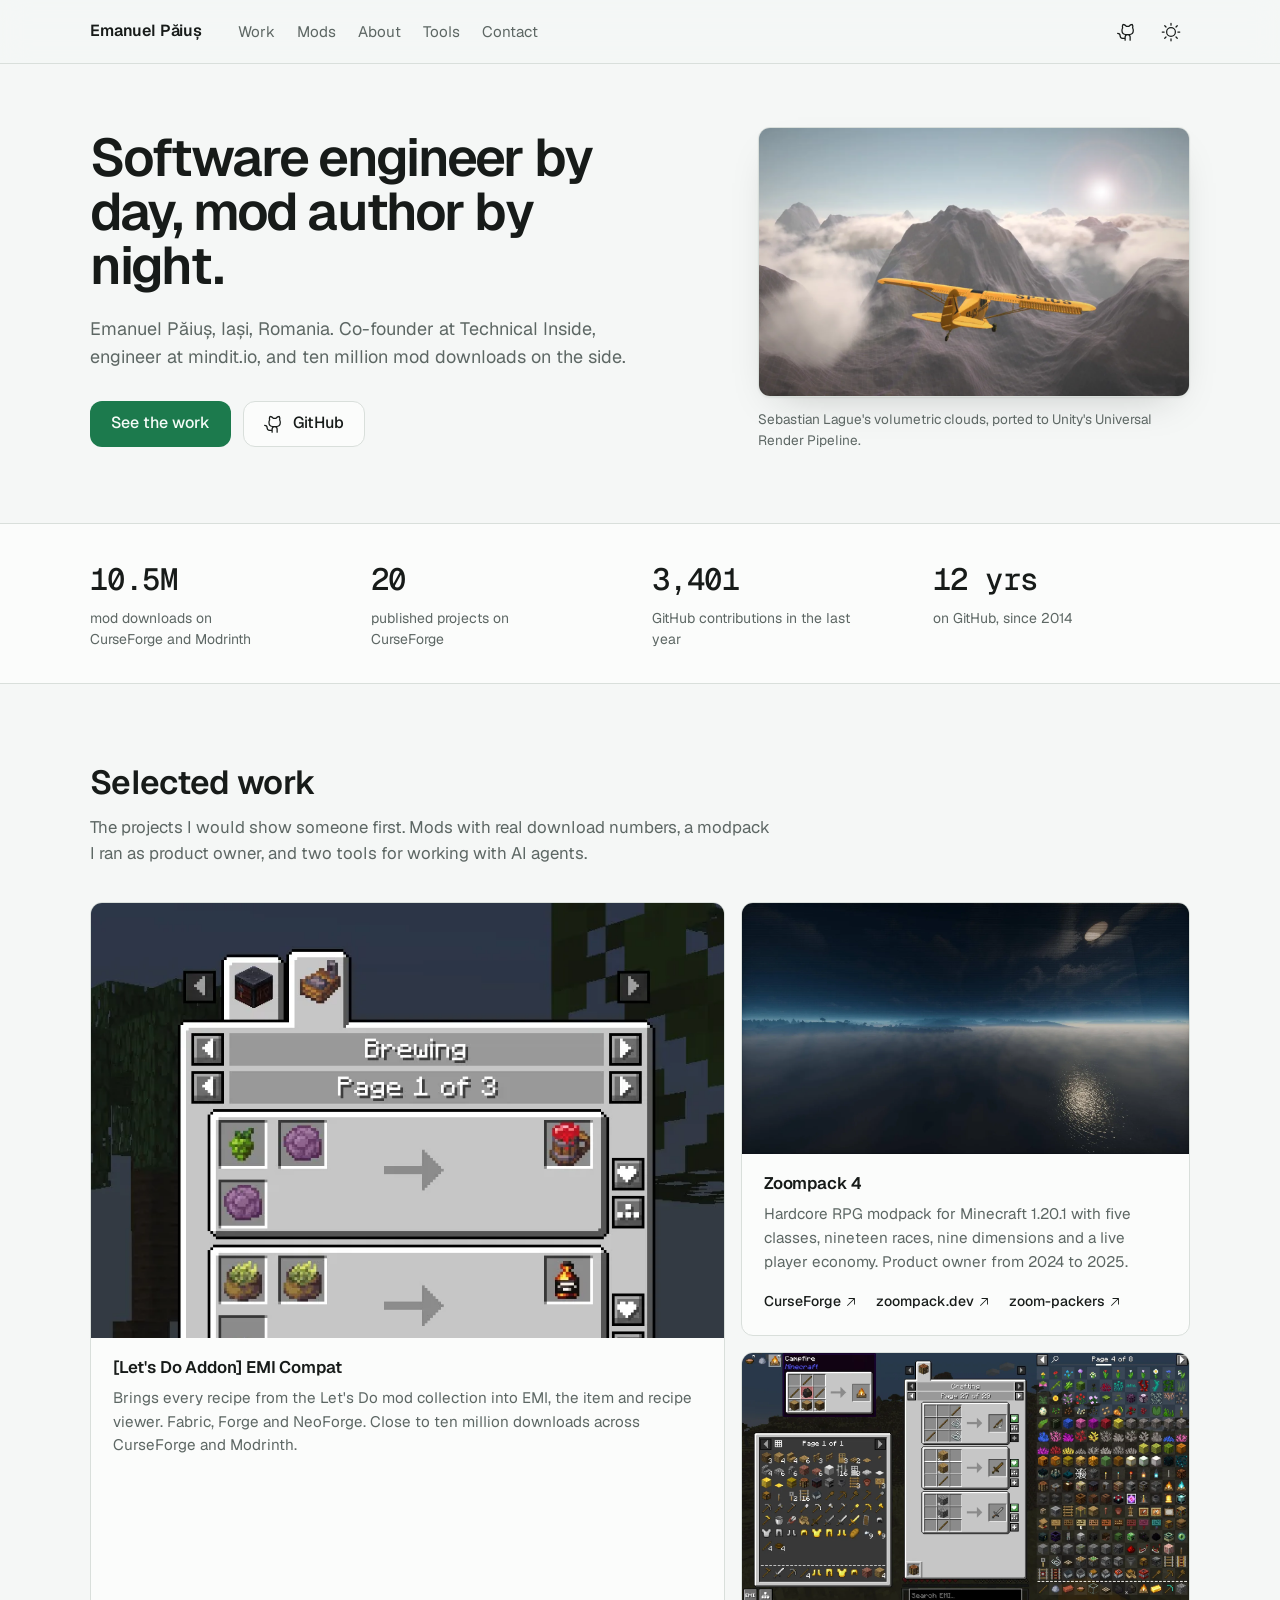
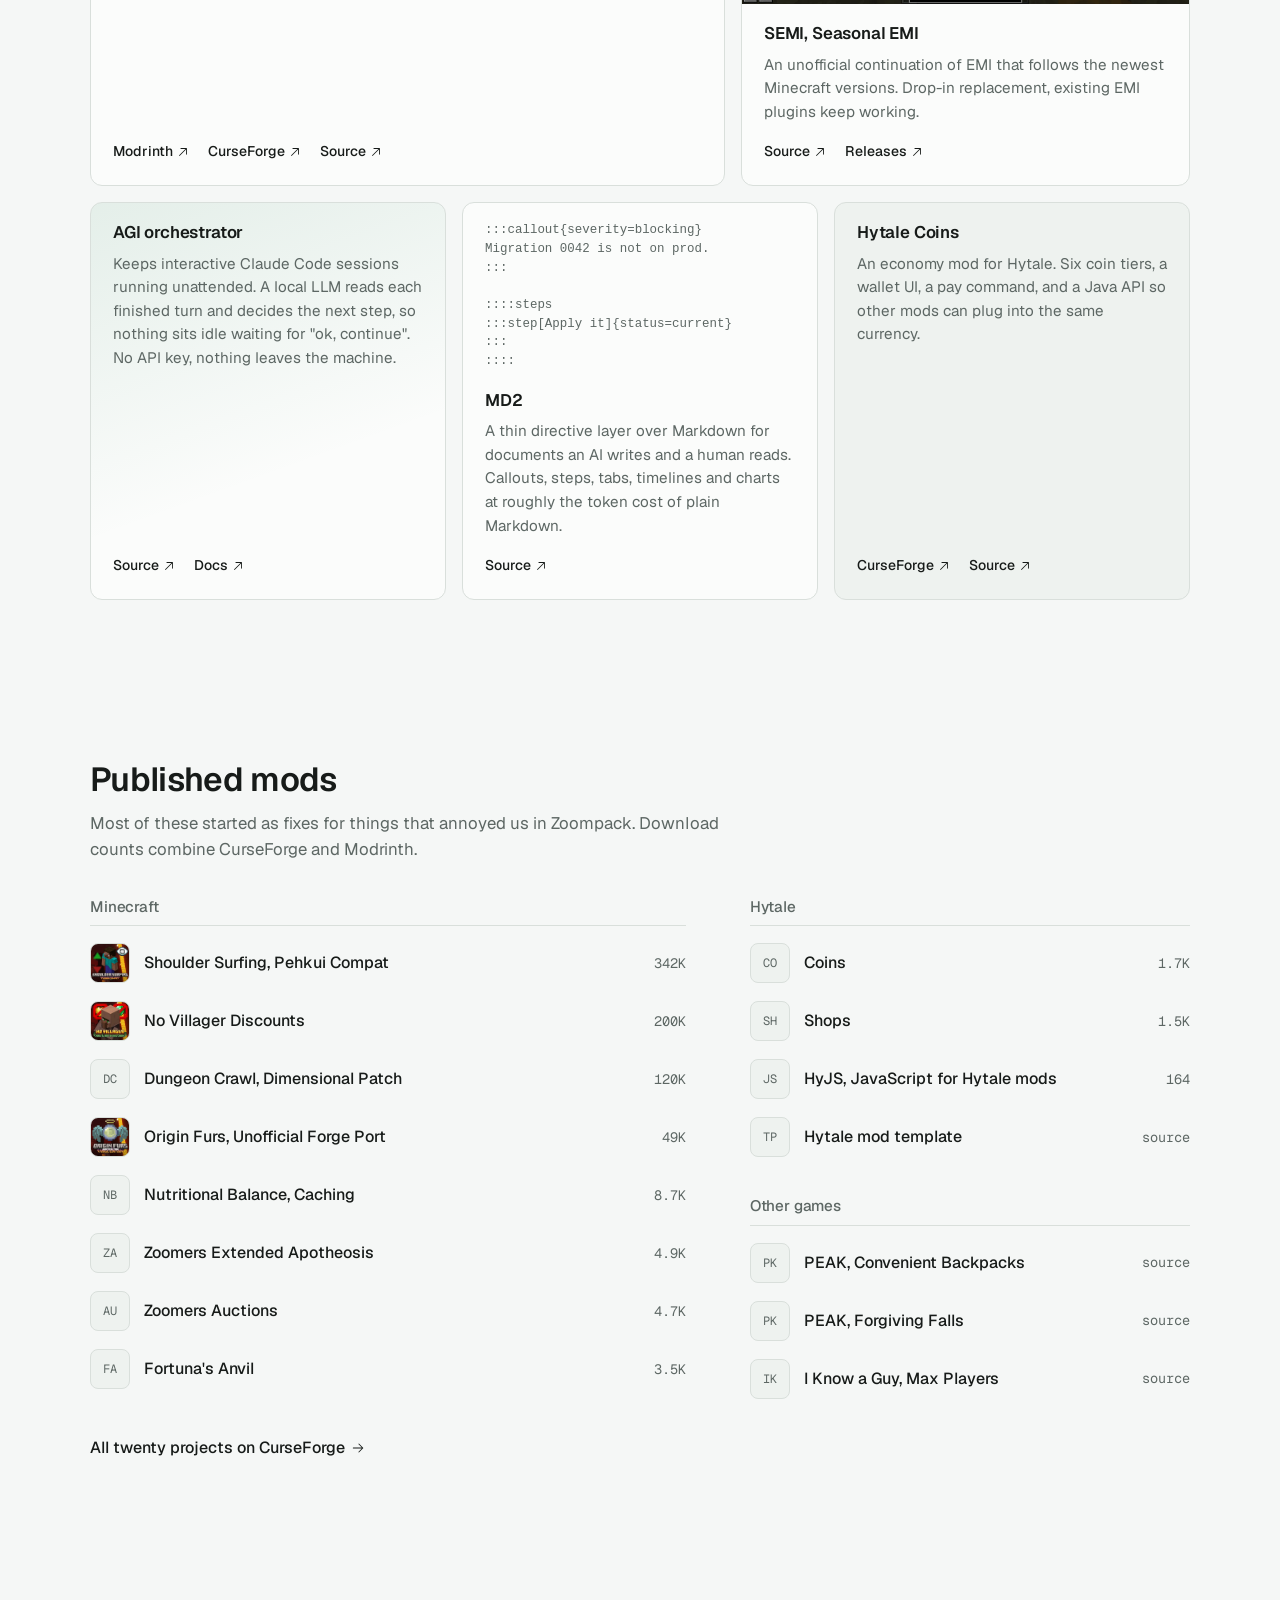
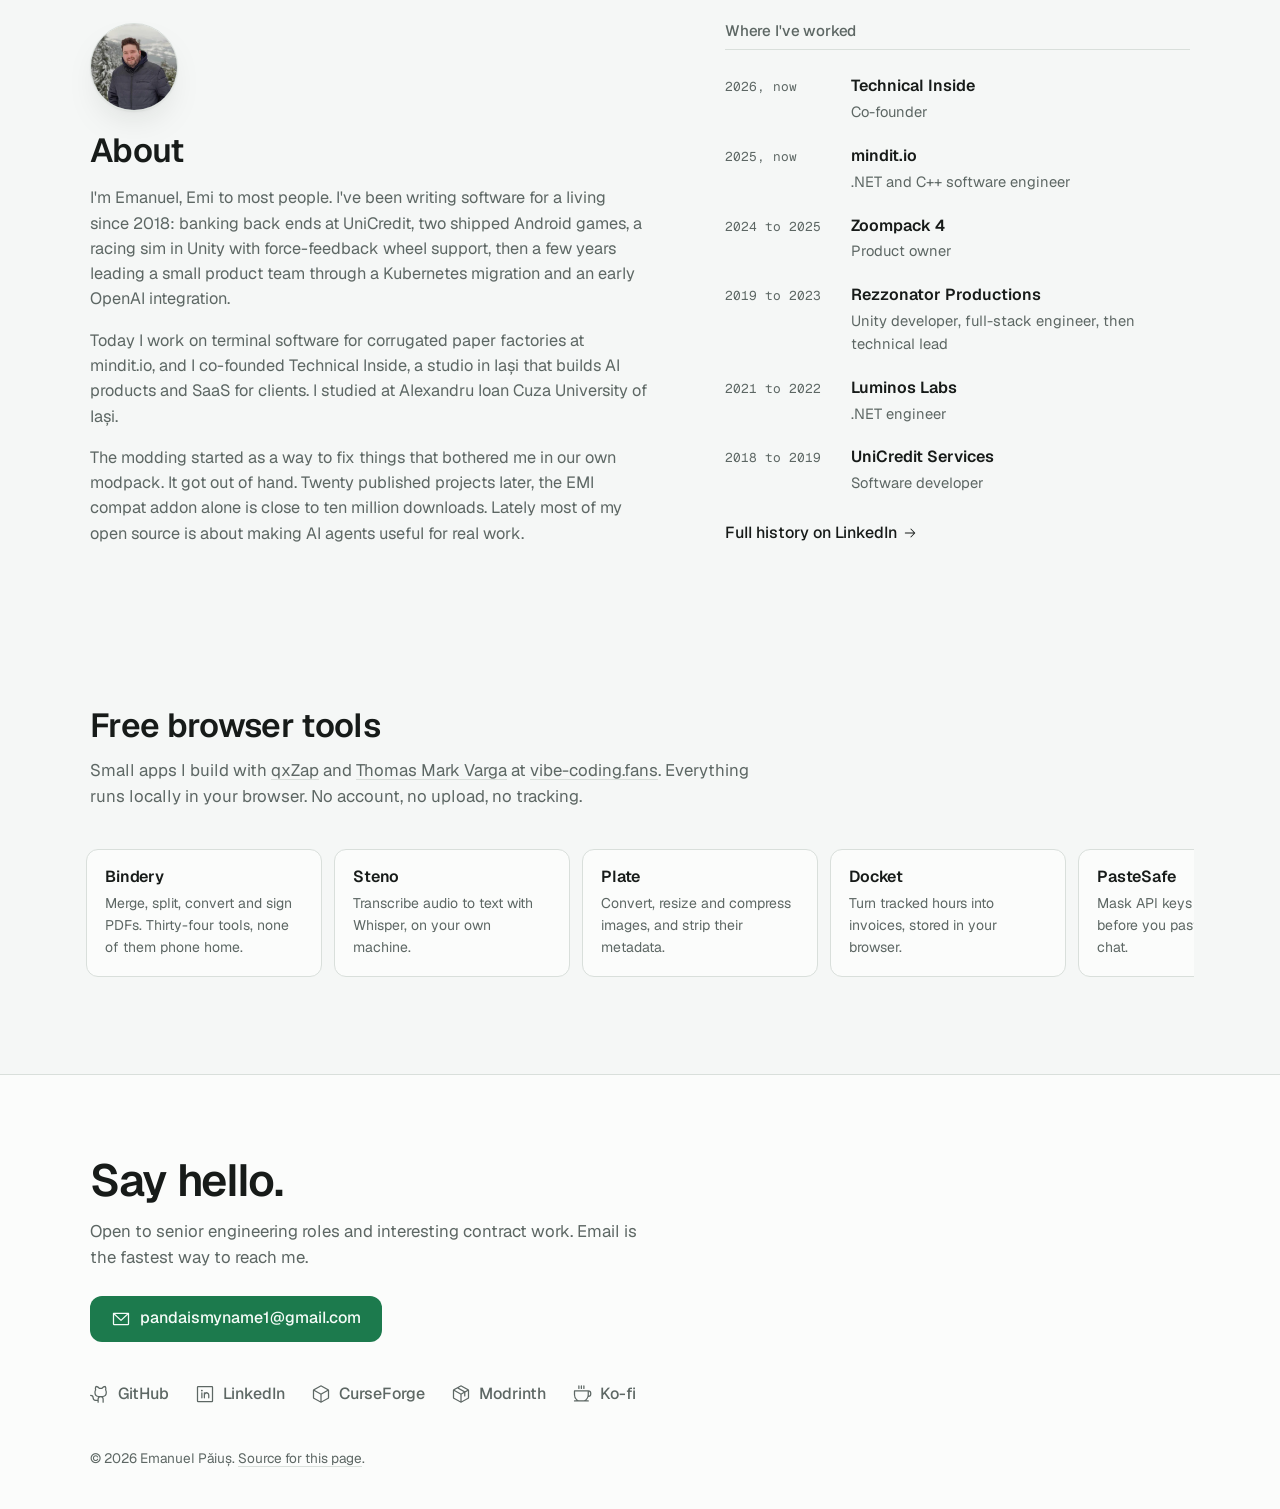
==== index.html @ 0ce1be1a "Personal site: first version Plain HTML and CSS with self-hosted Geist fonts and a Phosphor icon spr" ====
<!doctype html>
<html lang="en">
<head>
<meta charset="utf-8">
<meta name="viewport" content="width=device-width, initial-scale=1">
<title>Emanuel Păiuș</title>
<meta name="description" content="Emanuel Păiuș, software engineer in Iași, Romania. Co-founder of Technical Inside, .NET and C++ engineer at mindit.io, and the author of Minecraft mods with more than ten million downloads.">
<link rel="canonical" href="https://pandaismyname1.github.io/">
<meta name="color-scheme" content="light dark">
<meta name="theme-color" media="(prefers-color-scheme: light)" content="#f5f7f6">
<meta name="theme-color" media="(prefers-color-scheme: dark)" content="#0f1211">
<meta property="og:type" content="profile">
<meta property="og:title" content="Emanuel Păiuș">
<meta property="og:description" content="Software engineer in Iași. Co-founder of Technical Inside, engineer at mindit.io, and the author of Minecraft mods with more than ten million downloads.">
<meta property="og:url" content="https://pandaismyname1.github.io/">
<meta property="og:image" content="https://pandaismyname1.github.io/assets/img/og.jpg">
<meta name="twitter:card" content="summary_large_image">
<link rel="icon" type="image/png" sizes="32x32" href="favicon-32.png">
<link rel="apple-touch-icon" href="apple-touch-icon.png">
<link rel="preload" href="assets/fonts/Geist-Variable.woff2" as="font" type="font/woff2" crossorigin>
<link rel="stylesheet" href="assets/styles.css">
<script>
  // Apply the saved theme before first paint so the page does not flash.
  (function () {
    document.documentElement.classList.add("js");
    try {
      var t = localStorage.getItem("theme");
      if (t === "light" || t === "dark") document.documentElement.setAttribute("data-theme", t);
    } catch (e) {}
  })();
</script>
<script type="application/ld+json">
{
  "@context": "https://schema.org",
  "@type": "Person",
  "name": "Emanuel-Andrei Păiuș",
  "alternateName": "Pandaismyname1",
  "url": "https://pandaismyname1.github.io/",
  "image": "https://pandaismyname1.github.io/assets/img/avatar.webp",
  "jobTitle": "Software Engineer",
  "worksFor": [
    { "@type": "Organization", "name": "Technical Inside", "url": "https://technicalinside.com" },
    { "@type": "Organization", "name": "mindit.io", "url": "https://mindit.io" }
  ],
  "alumniOf": { "@type": "CollegeOrUniversity", "name": "Alexandru Ioan Cuza University of Iași" },
  "address": { "@type": "PostalAddress", "addressLocality": "Iași", "addressCountry": "RO" },
  "email": "mailto:pandaismyname1@gmail.com",
  "sameAs": [
    "https://github.com/Pandaismyname1",
    "https://www.linkedin.com/in/emanuel-andrei-paius/",
    "https://www.curseforge.com/members/pandaismyname1/projects",
    "https://modrinth.com/user/Pandaismyname1",
    "https://ko-fi.com/pandaismyname1"
  ]
}
</script>
</head>
<body>
<!-- Phosphor Icons (MIT), https://phosphoricons.com -->
<svg xmlns="http://www.w3.org/2000/svg" style="display:none" aria-hidden="true">
  <symbol id="i-arrow-right" viewBox="0 0 256 256"><path d="M221.66,133.66l-72,72a8,8,0,0,1-11.32-11.32L196.69,136H40a8,8,0,0,1,0-16H196.69L138.34,61.66a8,8,0,0,1,11.32-11.32l72,72A8,8,0,0,1,221.66,133.66Z"/></symbol>
  <symbol id="i-arrow-up-right" viewBox="0 0 256 256"><path d="M200,64V168a8,8,0,0,1-16,0V83.31L69.66,197.66a8,8,0,0,1-11.32-11.32L172.69,72H88a8,8,0,0,1,0-16H192A8,8,0,0,1,200,64Z"/></symbol>
  <symbol id="i-coffee" viewBox="0 0 256 256"><path d="M80,56V24a8,8,0,0,1,16,0V56a8,8,0,0,1-16,0Zm40,8a8,8,0,0,0,8-8V24a8,8,0,0,0-16,0V56A8,8,0,0,0,120,64Zm32,0a8,8,0,0,0,8-8V24a8,8,0,0,0-16,0V56A8,8,0,0,0,152,64Zm96,56v8a40,40,0,0,1-37.51,39.91,96.59,96.59,0,0,1-27,40.09H208a8,8,0,0,1,0,16H32a8,8,0,0,1,0-16H56.54A96.3,96.3,0,0,1,24,136V88a8,8,0,0,1,8-8H208A40,40,0,0,1,248,120ZM200,96H40v40a80.27,80.27,0,0,0,45.12,72h69.76A80.27,80.27,0,0,0,200,136Zm32,24a24,24,0,0,0-16-22.62V136a95.78,95.78,0,0,1-1.2,15A24,24,0,0,0,232,128Z"/></symbol>
  <symbol id="i-cube" viewBox="0 0 256 256"><path d="M223.68,66.15,135.68,18h0a15.88,15.88,0,0,0-15.36,0l-88,48.17a16,16,0,0,0-8.32,14v95.64a16,16,0,0,0,8.32,14l88,48.17a15.88,15.88,0,0,0,15.36,0l88-48.17a16,16,0,0,0,8.32-14V80.18A16,16,0,0,0,223.68,66.15ZM128,32h0l80.34,44L128,120,47.66,76ZM40,90l80,43.78v85.79L40,175.82Zm96,129.57V133.82L216,90v85.78Z"/></symbol>
  <symbol id="i-envelope-simple" viewBox="0 0 256 256"><path d="M224,48H32a8,8,0,0,0-8,8V192a16,16,0,0,0,16,16H216a16,16,0,0,0,16-16V56A8,8,0,0,0,224,48ZM203.43,64,128,133.15,52.57,64ZM216,192H40V74.19l82.59,75.71a8,8,0,0,0,10.82,0L216,74.19V192Z"/></symbol>
  <symbol id="i-github-logo" viewBox="0 0 256 256"><path d="M208.31,75.68A59.78,59.78,0,0,0,202.93,28,8,8,0,0,0,196,24a59.75,59.75,0,0,0-48,24H124A59.75,59.75,0,0,0,76,24a8,8,0,0,0-6.93,4,59.78,59.78,0,0,0-5.38,47.68A58.14,58.14,0,0,0,56,104v8a56.06,56.06,0,0,0,48.44,55.47A39.8,39.8,0,0,0,96,192v8H72a24,24,0,0,1-24-24A40,40,0,0,0,8,136a8,8,0,0,0,0,16,24,24,0,0,1,24,24,40,40,0,0,0,40,40H96v16a8,8,0,0,0,16,0V192a24,24,0,0,1,48,0v40a8,8,0,0,0,16,0V192a39.8,39.8,0,0,0-8.44-24.53A56.06,56.06,0,0,0,216,112v-8A58.14,58.14,0,0,0,208.31,75.68ZM200,112a40,40,0,0,1-40,40H112a40,40,0,0,1-40-40v-8a41.74,41.74,0,0,1,6.9-22.48A8,8,0,0,0,80,73.83a43.81,43.81,0,0,1,.79-33.58,43.88,43.88,0,0,1,32.32,20.06A8,8,0,0,0,119.82,64h32.35a8,8,0,0,0,6.74-3.69,43.87,43.87,0,0,1,32.32-20.06A43.81,43.81,0,0,1,192,73.83a8.09,8.09,0,0,0,1,7.65A41.72,41.72,0,0,1,200,104Z"/></symbol>
  <symbol id="i-linkedin-logo" viewBox="0 0 256 256"><path d="M216,24H40A16,16,0,0,0,24,40V216a16,16,0,0,0,16,16H216a16,16,0,0,0,16-16V40A16,16,0,0,0,216,24Zm0,192H40V40H216V216ZM96,112v64a8,8,0,0,1-16,0V112a8,8,0,0,1,16,0Zm88,28v36a8,8,0,0,1-16,0V140a20,20,0,0,0-40,0v36a8,8,0,0,1-16,0V112a8,8,0,0,1,15.79-1.78A36,36,0,0,1,184,140ZM100,84A12,12,0,1,1,88,72,12,12,0,0,1,100,84Z"/></symbol>
  <symbol id="i-moon" viewBox="0 0 256 256"><path d="M233.54,142.23a8,8,0,0,0-8-2,88.08,88.08,0,0,1-109.8-109.8,8,8,0,0,0-10-10,104.84,104.84,0,0,0-52.91,37A104,104,0,0,0,136,224a103.09,103.09,0,0,0,62.52-20.88,104.84,104.84,0,0,0,37-52.91A8,8,0,0,0,233.54,142.23ZM188.9,190.34A88,88,0,0,1,65.66,67.11a89,89,0,0,1,31.4-26A106,106,0,0,0,96,56,104.11,104.11,0,0,0,200,160a106,106,0,0,0,14.92-1.06A89,89,0,0,1,188.9,190.34Z"/></symbol>
  <symbol id="i-package" viewBox="0 0 256 256"><path d="M223.68,66.15,135.68,18a15.88,15.88,0,0,0-15.36,0l-88,48.17a16,16,0,0,0-8.32,14v95.64a16,16,0,0,0,8.32,14l88,48.17a15.88,15.88,0,0,0,15.36,0l88-48.17a16,16,0,0,0,8.32-14V80.18A16,16,0,0,0,223.68,66.15ZM128,32l80.34,44-29.77,16.3-80.35-44ZM128,120,47.66,76l33.9-18.56,80.34,44ZM40,90l80,43.78v85.79L40,175.82Zm176,85.78h0l-80,43.79V133.82l32-17.51V152a8,8,0,0,0,16,0V107.55L216,90v85.77Z"/></symbol>
  <symbol id="i-sun" viewBox="0 0 256 256"><path d="M120,40V16a8,8,0,0,1,16,0V40a8,8,0,0,1-16,0Zm72,88a64,64,0,1,1-64-64A64.07,64.07,0,0,1,192,128Zm-16,0a48,48,0,1,0-48,48A48.05,48.05,0,0,0,176,128ZM58.34,69.66A8,8,0,0,0,69.66,58.34l-16-16A8,8,0,0,0,42.34,53.66Zm0,116.68-16,16a8,8,0,0,0,11.32,11.32l16-16a8,8,0,0,0-11.32-11.32ZM192,72a8,8,0,0,0,5.66-2.34l16-16a8,8,0,0,0-11.32-11.32l-16,16A8,8,0,0,0,192,72Zm5.66,114.34a8,8,0,0,0-11.32,11.32l16,16a8,8,0,0,0,11.32-11.32ZM48,128a8,8,0,0,0-8-8H16a8,8,0,0,0,0,16H40A8,8,0,0,0,48,128Zm80,80a8,8,0,0,0-8,8v24a8,8,0,0,0,16,0V216A8,8,0,0,0,128,208Zm112-88H216a8,8,0,0,0,0,16h24a8,8,0,0,0,0-16Z"/></symbol>
</svg>

<a class="skip" href="#main">Skip to content</a>

<header class="nav">
  <div class="wrap nav-row">
    <a class="brand" href="#top">Emanuel Păiuș</a>
    <nav class="nav-links" aria-label="Sections">
      <a href="#work">Work</a>
      <a href="#mods">Mods</a>
      <a href="#about">About</a>
      <a href="#tools">Tools</a>
      <a href="#contact">Contact</a>
    </nav>
    <div class="nav-actions">
      <a class="icon-btn" href="https://github.com/Pandaismyname1" aria-label="GitHub profile">
        <svg class="ic" aria-hidden="true"><use href="#i-github-logo"/></svg>
      </a>
      <button class="icon-btn" id="theme-toggle" type="button" aria-label="Switch to dark theme">
        <svg class="ic ic-sun" aria-hidden="true"><use href="#i-sun"/></svg>
        <svg class="ic ic-moon" aria-hidden="true"><use href="#i-moon"/></svg>
      </button>
    </div>
  </div>
</header>

<main id="main">

<section class="hero wrap" id="top">
  <div class="hero-copy">
    <h1>Software engineer by day, mod author by night.</h1>
    <p class="lede">Emanuel Păiuș, Iași, Romania. Co-founder at Technical Inside, engineer at mindit.io, and ten million mod downloads on the side.</p>
    <div class="cta-row">
      <a class="btn btn-primary" href="#work">See the work</a>
      <a class="btn btn-ghost" href="https://github.com/Pandaismyname1">
        <svg class="ic" aria-hidden="true"><use href="#i-github-logo"/></svg>
        GitHub
      </a>
    </div>
  </div>
  <figure class="hero-figure">
    <img src="assets/img/urp-clouds.webp" width="1400" height="788" alt="Volumetric clouds rendered over a flat landscape in Unity" fetchpriority="high">
    <figcaption>Sebastian Lague's volumetric clouds, ported to Unity's Universal Render Pipeline.</figcaption>
  </figure>
</section>

<section class="numbers-band">
  <div class="wrap numbers">
    <div class="num"><span class="n">10.5M</span><span class="l">mod downloads on CurseForge and Modrinth</span></div>
    <div class="num"><span class="n">20</span><span class="l">published projects on CurseForge</span></div>
    <div class="num"><span class="n">3,401</span><span class="l">GitHub contributions in the last year</span></div>
    <div class="num"><span class="n">12 yrs</span><span class="l">on GitHub, since 2014</span></div>
  </div>
</section>

<section class="section wrap" id="work" data-reveal>
  <div class="section-head">
    <h2>Selected work</h2>
    <p class="sub">The projects I would show someone first. Mods with real download numbers, a modpack I ran as product owner, and two tools for working with AI agents.</p>
  </div>

  <div class="bento">
    <article class="cell cell-a cell-img">
      <img src="assets/img/letsdo-emi-compat.webp" width="700" height="957" alt="EMI recipe viewer showing a Let's Do Bakery recipe" loading="lazy">
      <div class="cell-body">
        <h3><a href="https://modrinth.com/mod/lets-do-emi-compat">[Let's Do Addon] EMI Compat</a></h3>
        <p>Brings every recipe from the Let's Do mod collection into EMI, the item and recipe viewer. Fabric, Forge and NeoForge. Close to ten million downloads across CurseForge and Modrinth.</p>
        <div class="links">
          <a href="https://modrinth.com/mod/lets-do-emi-compat">Modrinth<svg class="ic ic-s" aria-hidden="true"><use href="#i-arrow-up-right"/></svg></a>
          <a href="https://www.curseforge.com/minecraft/mc-mods/lets-do-emi-compat">CurseForge<svg class="ic ic-s" aria-hidden="true"><use href="#i-arrow-up-right"/></svg></a>
          <a href="https://github.com/Pandaismyname1/Let-s-Do-EMI-Compat">Source<svg class="ic ic-s" aria-hidden="true"><use href="#i-arrow-up-right"/></svg></a>
        </div>
      </div>
    </article>

    <article class="cell cell-b cell-img">
      <img src="assets/img/zoompack-dimensions.webp" width="1600" height="900" alt="A Zoompack 4 landscape with towering trees and a distant fortress" loading="lazy">
      <div class="cell-body">
        <h3><a href="https://www.curseforge.com/minecraft/modpacks/zoompack-4">Zoompack 4</a></h3>
        <p>Hardcore RPG modpack for Minecraft 1.20.1 with five classes, nineteen races, nine dimensions and a live player economy. Product owner from 2024 to 2025.</p>
        <div class="links">
          <a href="https://www.curseforge.com/minecraft/modpacks/zoompack-4">CurseForge<svg class="ic ic-s" aria-hidden="true"><use href="#i-arrow-up-right"/></svg></a>
          <a href="https://www.zoompack.dev">zoompack.dev<svg class="ic ic-s" aria-hidden="true"><use href="#i-arrow-up-right"/></svg></a>
          <a href="https://github.com/zoom-packers">zoom-packers<svg class="ic ic-s" aria-hidden="true"><use href="#i-arrow-up-right"/></svg></a>
        </div>
      </div>
    </article>

    <article class="cell cell-c cell-img">
      <img src="assets/img/semi-emi.webp" width="1600" height="900" alt="The EMI recipe viewer interface inside a Minecraft inventory" loading="lazy">
      <div class="cell-body">
        <h3><a href="https://github.com/Pandaismyname1/SEMI">SEMI, Seasonal EMI</a></h3>
        <p>An unofficial continuation of EMI that follows the newest Minecraft versions. Drop-in replacement, existing EMI plugins keep working.</p>
        <div class="links">
          <a href="https://github.com/Pandaismyname1/SEMI">Source<svg class="ic ic-s" aria-hidden="true"><use href="#i-arrow-up-right"/></svg></a>
          <a href="https://github.com/Pandaismyname1/SEMI/releases">Releases<svg class="ic ic-s" aria-hidden="true"><use href="#i-arrow-up-right"/></svg></a>
        </div>
      </div>
    </article>

    <article class="cell cell-d cell-tint">
      <div class="cell-body">
        <h3><a href="https://github.com/Pandaismyname1/agi-orchestrator">AGI orchestrator</a></h3>
        <p>Keeps interactive Claude Code sessions running unattended. A local LLM reads each finished turn and decides the next step, so nothing sits idle waiting for "ok, continue". No API key, nothing leaves the machine.</p>
        <div class="links">
          <a href="https://github.com/Pandaismyname1/agi-orchestrator">Source<svg class="ic ic-s" aria-hidden="true"><use href="#i-arrow-up-right"/></svg></a>
          <a href="https://pandaismyname1.github.io/agi-orchestrator/">Docs<svg class="ic ic-s" aria-hidden="true"><use href="#i-arrow-up-right"/></svg></a>
        </div>
      </div>
    </article>

    <article class="cell cell-e cell-code">
      <pre aria-hidden="true"><code>:::callout{severity=blocking}
Migration 0042 is not on prod.
:::

::::steps
:::step[Apply it]{status=current}
:::
::::</code></pre>
      <div class="cell-body">
        <h3><a href="https://github.com/Pandaismyname1/markus-md2">MD2</a></h3>
        <p>A thin directive layer over Markdown for documents an AI writes and a human reads. Callouts, steps, tabs, timelines and charts at roughly the token cost of plain Markdown.</p>
        <div class="links">
          <a href="https://github.com/Pandaismyname1/markus-md2">Source<svg class="ic ic-s" aria-hidden="true"><use href="#i-arrow-up-right"/></svg></a>
        </div>
      </div>
    </article>

    <article class="cell cell-f cell-tint-2">
      <div class="cell-body">
        <h3><a href="https://github.com/Pandaismyname1/Hytale-Coins">Hytale Coins</a></h3>
        <p>An economy mod for Hytale. Six coin tiers, a wallet UI, a pay command, and a Java API so other mods can plug into the same currency.</p>
        <div class="links">
          <a href="https://www.curseforge.com/hytale/mods/coins">CurseForge<svg class="ic ic-s" aria-hidden="true"><use href="#i-arrow-up-right"/></svg></a>
          <a href="https://github.com/Pandaismyname1/Hytale-Coins">Source<svg class="ic ic-s" aria-hidden="true"><use href="#i-arrow-up-right"/></svg></a>
        </div>
      </div>
    </article>
  </div>
</section>

<section class="section wrap" id="mods" data-reveal>
  <div class="section-head">
    <h2>Published mods</h2>
    <p class="sub">Most of these started as fixes for things that annoyed us in Zoompack. Download counts combine CurseForge and Modrinth.</p>
  </div>

  <div class="mods">
    <div class="mod-group">
      <h3>Minecraft</h3>
      <a class="mod" href="https://www.curseforge.com/minecraft/mc-mods/shoulder-surfing-pehkui-compat">
        <img src="assets/img/icon-shoulder-surfing.webp" width="96" height="96" alt="" loading="lazy">
        <span class="mod-name">Shoulder Surfing, Pehkui Compat</span>
        <span class="mod-dl">342K</span>
      </a>
      <a class="mod" href="https://modrinth.com/mod/no-villager-discounts">
        <img src="assets/img/icon-no-villager-discounts.webp" width="96" height="96" alt="" loading="lazy">
        <span class="mod-name">No Villager Discounts</span>
        <span class="mod-dl">200K</span>
      </a>
      <a class="mod" href="https://www.curseforge.com/minecraft/mc-mods/dungeon-crawl-dimensional-patch">
        <span class="mod-ph" aria-hidden="true">DC</span>
        <span class="mod-name">Dungeon Crawl, Dimensional Patch</span>
        <span class="mod-dl">120K</span>
      </a>
      <a class="mod" href="https://modrinth.com/mod/origin-furs-unofficial-forge-port">
        <img src="assets/img/icon-origin-furs.webp" width="96" height="96" alt="" loading="lazy">
        <span class="mod-name">Origin Furs, Unofficial Forge Port</span>
        <span class="mod-dl">49K</span>
      </a>
      <a class="mod" href="https://github.com/zoom-packers/Nutritional-Balance-Caching">
        <span class="mod-ph" aria-hidden="true">NB</span>
        <span class="mod-name">Nutritional Balance, Caching</span>
        <span class="mod-dl">8.7K</span>
      </a>
      <a class="mod" href="https://github.com/zoom-packers/Zoomers-Extended-Apotheosis">
        <span class="mod-ph" aria-hidden="true">ZA</span>
        <span class="mod-name">Zoomers Extended Apotheosis</span>
        <span class="mod-dl">4.9K</span>
      </a>
      <a class="mod" href="https://github.com/zoom-packers/Zoomers-Auctions">
        <span class="mod-ph" aria-hidden="true">AU</span>
        <span class="mod-name">Zoomers Auctions</span>
        <span class="mod-dl">4.7K</span>
      </a>
      <a class="mod" href="https://www.curseforge.com/minecraft/mc-mods/fortunas-anvil">
        <span class="mod-ph" aria-hidden="true">FA</span>
        <span class="mod-name">Fortuna's Anvil</span>
        <span class="mod-dl">3.5K</span>
      </a>
    </div>

    <div class="mod-col">
      <div class="mod-group">
        <h3>Hytale</h3>
        <a class="mod" href="https://www.curseforge.com/hytale/mods/coins">
          <span class="mod-ph" aria-hidden="true">CO</span>
          <span class="mod-name">Coins</span>
          <span class="mod-dl">1.7K</span>
        </a>
        <a class="mod" href="https://www.curseforge.com/hytale/mods/shops">
          <span class="mod-ph" aria-hidden="true">SH</span>
          <span class="mod-name">Shops</span>
          <span class="mod-dl">1.5K</span>
        </a>
        <a class="mod" href="https://www.curseforge.com/hytale/mods/hyjs">
          <span class="mod-ph" aria-hidden="true">JS</span>
          <span class="mod-name">HyJS, JavaScript for Hytale mods</span>
          <span class="mod-dl">164</span>
        </a>
        <a class="mod" href="https://github.com/Pandaismyname1/Hytale-Addon-Template">
          <span class="mod-ph" aria-hidden="true">TP</span>
          <span class="mod-name">Hytale mod template</span>
          <span class="mod-dl">source</span>
        </a>
      </div>

      <div class="mod-group">
        <h3>Other games</h3>
        <a class="mod" href="https://github.com/Pandaismyname1/PeakConvenientBackpacks">
          <span class="mod-ph" aria-hidden="true">PK</span>
          <span class="mod-name">PEAK, Convenient Backpacks</span>
          <span class="mod-dl">source</span>
        </a>
        <a class="mod" href="https://github.com/Pandaismyname1/PeakForgivingFalls">
          <span class="mod-ph" aria-hidden="true">PK</span>
          <span class="mod-name">PEAK, Forgiving Falls</span>
          <span class="mod-dl">source</span>
        </a>
        <a class="mod" href="https://github.com/Pandaismyname1/I-Know-A-Guy---Max-Players-Mod">
          <span class="mod-ph" aria-hidden="true">IK</span>
          <span class="mod-name">I Know a Guy, Max Players</span>
          <span class="mod-dl">source</span>
        </a>
      </div>
    </div>
  </div>

  <p class="foot-link"><a href="https://www.curseforge.com/members/pandaismyname1/projects">All twenty projects on CurseForge<svg class="ic ic-s" aria-hidden="true"><use href="#i-arrow-right"/></svg></a></p>
</section>

<section class="section wrap" id="about" data-reveal>
  <div class="about">
    <div class="about-copy">
      <img class="avatar" src="assets/img/avatar.webp" width="320" height="320" alt="Emanuel Păiuș" loading="lazy">
      <h2>About</h2>
      <p>I'm Emanuel, Emi to most people. I've been writing software for a living since 2018: banking back ends at UniCredit, two shipped Android games, a racing sim in Unity with force-feedback wheel support, then a few years leading a small product team through a Kubernetes migration and an early OpenAI integration.</p>
      <p>Today I work on terminal software for corrugated paper factories at mindit.io, and I co-founded Technical Inside, a studio in Iași that builds AI products and SaaS for clients. I studied at Alexandru Ioan Cuza University of Iași.</p>
      <p>The modding started as a way to fix things that bothered me in our own modpack. It got out of hand. Twenty published projects later, the EMI compat addon alone is close to ten million downloads. Lately most of my open source is about making AI agents useful for real work.</p>
    </div>

    <div class="roles">
      <h3>Where I've worked</h3>
      <div class="role">
        <span class="role-when">2026, now</span>
        <span class="role-what"><strong>Technical Inside</strong><span>Co-founder</span></span>
      </div>
      <div class="role">
        <span class="role-when">2025, now</span>
        <span class="role-what"><strong>mindit.io</strong><span>.NET and C++ software engineer</span></span>
      </div>
      <div class="role">
        <span class="role-when">2024 to 2025</span>
        <span class="role-what"><strong>Zoompack 4</strong><span>Product owner</span></span>
      </div>
      <div class="role">
        <span class="role-when">2019 to 2023</span>
        <span class="role-what"><strong>Rezzonator Productions</strong><span>Unity developer, full-stack engineer, then technical lead</span></span>
      </div>
      <div class="role">
        <span class="role-when">2021 to 2022</span>
        <span class="role-what"><strong>Luminos Labs</strong><span>.NET engineer</span></span>
      </div>
      <div class="role">
        <span class="role-when">2018 to 2019</span>
        <span class="role-what"><strong>UniCredit Services</strong><span>Software developer</span></span>
      </div>
      <p class="foot-link"><a href="https://www.linkedin.com/in/emanuel-andrei-paius/">Full history on LinkedIn<svg class="ic ic-s" aria-hidden="true"><use href="#i-arrow-right"/></svg></a></p>
    </div>
  </div>
</section>

<section class="section wrap" id="tools" data-reveal>
  <div class="section-head">
    <h2>Free browser tools</h2>
    <p class="sub">Small apps I build with <a href="https://github.com/qxZap">qxZap</a> and <a href="https://github.com/ThomasMarkVarga">Thomas Mark Varga</a> at <a href="https://vibe-coding.fans">vibe-coding.fans</a>. Everything runs locally in your browser. No account, no upload, no tracking.</p>
  </div>
  <div class="tools" tabindex="0" aria-label="Tools, scroll sideways">
    <a class="tool" href="https://bindery.vibe-coding.fans"><h3>Bindery</h3><p>Merge, split, convert and sign PDFs. Thirty-four tools, none of them phone home.</p></a>
    <a class="tool" href="https://steno.vibe-coding.fans"><h3>Steno</h3><p>Transcribe audio to text with Whisper, on your own machine.</p></a>
    <a class="tool" href="https://plate.vibe-coding.fans"><h3>Plate</h3><p>Convert, resize and compress images, and strip their metadata.</p></a>
    <a class="tool" href="https://docket.vibe-coding.fans"><h3>Docket</h3><p>Turn tracked hours into invoices, stored in your browser.</p></a>
    <a class="tool" href="https://pastesafe.vibe-coding.fans"><h3>PasteSafe</h3><p>Mask API keys and passwords before you paste a log into a chat.</p></a>
    <a class="tool" href="https://overlap.vibe-coding.fans"><h3>Overlap</h3><p>Find meeting times that work across time zones.</p></a>
    <a class="tool" href="https://bridge-days.vibe-coding.fans"><h3>BridgeDays</h3><p>Plan vacation days around weekends and public holidays.</p></a>
    <a class="tool" href="https://etch.vibe-coding.fans"><h3>Etch</h3><p>QR codes that hold the data itself, with no redirect in the middle.</p></a>
  </div>
</section>

</main>

<footer class="footer" id="contact">
  <div class="wrap">
    <h2>Say hello.</h2>
    <p class="sub">Open to senior engineering roles and interesting contract work. Email is the fastest way to reach me.</p>
    <a class="btn btn-primary" href="mailto:pandaismyname1@gmail.com">
      <svg class="ic" aria-hidden="true"><use href="#i-envelope-simple"/></svg>
      pandaismyname1@gmail.com
    </a>
    <ul class="social">
      <li><a href="https://github.com/Pandaismyname1"><svg class="ic" aria-hidden="true"><use href="#i-github-logo"/></svg>GitHub</a></li>
      <li><a href="https://www.linkedin.com/in/emanuel-andrei-paius/"><svg class="ic" aria-hidden="true"><use href="#i-linkedin-logo"/></svg>LinkedIn</a></li>
      <li><a href="https://www.curseforge.com/members/pandaismyname1/projects"><svg class="ic" aria-hidden="true"><use href="#i-cube"/></svg>CurseForge</a></li>
      <li><a href="https://modrinth.com/user/Pandaismyname1"><svg class="ic" aria-hidden="true"><use href="#i-package"/></svg>Modrinth</a></li>
      <li><a href="https://ko-fi.com/pandaismyname1"><svg class="ic" aria-hidden="true"><use href="#i-coffee"/></svg>Ko-fi</a></li>
    </ul>
    <p class="small">© 2026 Emanuel Păiuș. <a href="https://github.com/Pandaismyname1/Pandaismyname1.github.io">Source for this page</a>.</p>
  </div>
</footer>

<script src="assets/site.js" defer></script>
</body>
</html>
---- assets/styles.css ----
/* Emanuel Păiuș, personal site. Plain CSS, no build step. */

@font-face {
  font-family: "Geist";
  src: url("fonts/Geist-Variable.woff2") format("woff2");
  font-weight: 100 900;
  font-display: swap;
}
@font-face {
  font-family: "Geist Mono";
  src: url("fonts/GeistMono-Variable.woff2") format("woff2");
  font-weight: 100 900;
  font-display: swap;
}

:root {
  --bg: #f5f7f6;
  --surface: #fbfcfb;
  --surface-2: #eef2ef;
  --text: #171b19;
  --muted: #5d6764;
  --line: #d9dfdb;
  --accent: #1c7a4d;
  --accent-ink: #f4fbf7;
  --accent-soft: rgba(28, 122, 77, 0.10);
  --shadow: 0 1px 2px rgba(23, 27, 25, 0.06), 0 16px 40px -20px rgba(23, 27, 25, 0.25);
  --r: 12px;
  --nav-h: 64px;
  --gutter: clamp(16px, 4vw, 40px);
  --max: 1180px;
  --font: "Geist", system-ui, -apple-system, "Segoe UI", sans-serif;
  --mono: "Geist Mono", ui-monospace, SFMono-Regular, Menlo, monospace;
  color-scheme: light;
}

@media (prefers-color-scheme: dark) {
  :root:not([data-theme="light"]) {
    --bg: #0f1211;
    --surface: #161a18;
    --surface-2: #1c221f;
    --text: #e6eae7;
    --muted: #98a39d;
    --line: #283029;
    --accent: #5ccb8e;
    --accent-ink: #0a1a11;
    --accent-soft: rgba(92, 203, 142, 0.12);
    --shadow: 0 1px 2px rgba(0, 0, 0, 0.4), 0 20px 48px -24px rgba(0, 0, 0, 0.7);
    color-scheme: dark;
  }
}
:root[data-theme="dark"] {
  --bg: #0f1211;
  --surface: #161a18;
  --surface-2: #1c221f;
  --text: #e6eae7;
  --muted: #98a39d;
  --line: #283029;
  --accent: #5ccb8e;
  --accent-ink: #0a1a11;
  --accent-soft: rgba(92, 203, 142, 0.12);
  --shadow: 0 1px 2px rgba(0, 0, 0, 0.4), 0 20px 48px -24px rgba(0, 0, 0, 0.7);
  color-scheme: dark;
}

*, *::before, *::after { box-sizing: border-box; }
html { scroll-behavior: smooth; -webkit-text-size-adjust: 100%; }
body {
  margin: 0;
  background: var(--bg);
  color: var(--text);
  font-family: var(--font);
  font-size: 1rem;
  line-height: 1.55;
  font-feature-settings: "ss03", "cv11";
  -webkit-font-smoothing: antialiased;
  overflow-x: hidden;
}
img { display: block; max-width: 100%; height: auto; }
a { color: inherit; text-decoration: none; }
p { margin: 0; }
h1, h2, h3 { margin: 0; font-weight: 600; letter-spacing: -0.02em; line-height: 1.1; }
h2 { font-size: clamp(1.6rem, 2.6vw, 2.1rem); }
h3 { font-size: 1.05rem; letter-spacing: -0.01em; }
:focus-visible { outline: 2px solid var(--accent); outline-offset: 3px; border-radius: 4px; }

.wrap { width: 100%; max-width: var(--max); margin-inline: auto; padding-inline: var(--gutter); }
.ic { width: 20px; height: 20px; fill: currentColor; flex: none; }
.ic-s { width: 14px; height: 14px; }

.skip {
  position: absolute; left: 8px; top: -60px; z-index: 100;
  background: var(--accent); color: var(--accent-ink);
  padding: 8px 12px; border-radius: var(--r);
}
.skip:focus { top: 8px; }

/* Navigation */
.nav {
  position: sticky; top: 0; z-index: 20;
  height: var(--nav-h);
  background: color-mix(in srgb, var(--bg) 82%, transparent);
  backdrop-filter: blur(14px);
  -webkit-backdrop-filter: blur(14px);
  border-bottom: 1px solid var(--line);
}
.nav-row { height: 100%; display: flex; align-items: center; gap: 24px; }
.brand { font-weight: 600; letter-spacing: -0.01em; white-space: nowrap; }
.nav-links { display: flex; gap: 22px; margin-left: 12px; font-size: 0.95rem; color: var(--muted); }
.nav-links a { padding: 6px 0; }
.nav-links a:hover { color: var(--text); }
.nav-actions { margin-left: auto; display: flex; gap: 6px; }
.icon-btn {
  width: 38px; height: 38px; display: inline-flex; align-items: center; justify-content: center;
  border-radius: var(--r); border: 1px solid transparent; background: transparent; color: var(--text);
  cursor: pointer; padding: 0; font: inherit;
}
.icon-btn:hover { border-color: var(--line); background: var(--surface); }
.icon-btn:active { transform: scale(0.96); }
.ic-moon { display: none; }
:root[data-theme="dark"] .ic-sun { display: none; }
:root[data-theme="dark"] .ic-moon { display: block; }
@media (prefers-color-scheme: dark) {
  :root:not([data-theme="light"]) .ic-sun { display: none; }
  :root:not([data-theme="light"]) .ic-moon { display: block; }
}

/* Hero */
.hero {
  display: grid;
  grid-template-columns: 7fr 5fr;
  gap: clamp(32px, 5vw, 64px);
  align-items: center;
  padding-top: clamp(48px, 7vh, 88px);
  padding-bottom: clamp(56px, 8vh, 96px);
}
.hero h1 {
  font-size: clamp(2.2rem, 4.4vw, 3.3rem);
  letter-spacing: -0.035em;
  line-height: 1.02;
  max-width: 14ch;
}
.lede { margin-top: 22px; font-size: 1.125rem; color: var(--muted); max-width: 48ch; }
.cta-row { display: flex; flex-wrap: wrap; gap: 12px; margin-top: 30px; }
.btn {
  display: inline-flex; align-items: center; gap: 9px;
  height: 46px; padding: 0 20px; border-radius: var(--r);
  font-weight: 500; white-space: nowrap; border: 1px solid transparent;
  transition: transform 0.15s ease, background-color 0.2s ease, border-color 0.2s ease;
}
.btn:active { transform: scale(0.98); }
.btn-primary { background: var(--accent); color: var(--accent-ink); }
.btn-primary:hover { background: color-mix(in srgb, var(--accent) 88%, var(--text)); }
.btn-ghost { background: var(--surface); border-color: var(--line); color: var(--text); }
.btn-ghost:hover { border-color: var(--muted); }

.hero-figure { margin: 0; }
.hero-figure img {
  width: 100%; aspect-ratio: 16 / 10; object-fit: cover;
  border-radius: var(--r); box-shadow: var(--shadow); border: 1px solid var(--line);
}
.hero-figure figcaption { margin-top: 12px; font-size: 0.85rem; color: var(--muted); }

/* Numbers band */
.numbers-band { border-top: 1px solid var(--line); border-bottom: 1px solid var(--line); background: var(--surface); }
.numbers { display: grid; grid-template-columns: repeat(4, 1fr); gap: 24px; padding-block: 32px; }
.num { display: flex; flex-direction: column; gap: 4px; }
.num .n { font-family: var(--mono); font-size: clamp(1.6rem, 2.4vw, 2.1rem); font-weight: 500; letter-spacing: -0.02em; font-variant-numeric: tabular-nums; }
.num .l { font-size: 0.875rem; color: var(--muted); max-width: 22ch; }

/* Sections */
.section { padding-block: clamp(64px, 9vh, 104px); }
.section-head { max-width: 62ch; margin-bottom: 36px; }
.section-head .sub, .footer .sub { margin-top: 12px; color: var(--muted); font-size: 1.05rem; }
.section-head .sub a { text-decoration: underline; text-underline-offset: 3px; text-decoration-color: var(--line); }
.section-head .sub a:hover { text-decoration-color: var(--accent); }

/* Bento */
.bento {
  display: grid;
  grid-template-columns: repeat(12, 1fr);
  grid-auto-rows: minmax(180px, auto);
  gap: 16px;
}
.cell {
  position: relative; display: flex; flex-direction: column; overflow: hidden;
  background: var(--surface); border: 1px solid var(--line); border-radius: var(--r);
  transition: border-color 0.2s ease, transform 0.25s cubic-bezier(0.16, 1, 0.3, 1);
}
.cell:hover { border-color: var(--muted); }
.cell-a { grid-column: span 7; grid-row: span 2; }
.cell-b, .cell-c { grid-column: span 5; }
.cell-d, .cell-e, .cell-f { grid-column: span 4; }
.cell-img img { width: 100%; aspect-ratio: 16 / 9; object-fit: cover; transition: transform 0.6s cubic-bezier(0.16, 1, 0.3, 1); }
.cell-a img { aspect-ratio: 16 / 11; object-position: top; }
.cell:hover img { transform: scale(1.02); }
.cell-body { padding: 20px 22px 22px; display: flex; flex-direction: column; gap: 10px; flex: 1; }
.cell-body p { color: var(--muted); font-size: 0.95rem; }
.cell h3 a::after { content: ""; position: absolute; inset: 0; }
.cell h3 a:hover { color: var(--accent); }
.links { position: relative; z-index: 1; margin-top: auto; padding-top: 8px; display: flex; flex-wrap: wrap; gap: 6px 18px; font-size: 0.875rem; font-weight: 500; }
.links a { display: inline-flex; align-items: center; gap: 3px; color: var(--text); }
.links a:hover { color: var(--accent); }
.cell-tint { background: linear-gradient(160deg, var(--accent-soft), transparent 65%), var(--surface); }
.cell-tint-2 { background: var(--surface-2); }
.cell-code pre {
  margin: 0; padding: 18px 22px 0; font-family: var(--mono); font-size: 0.78rem; line-height: 1.5;
  color: var(--muted); overflow: hidden; white-space: pre; border-bottom: 0;
}
.cell-code code { display: block; }

/* Mods */
.mods { display: grid; grid-template-columns: 1.15fr 0.85fr; gap: clamp(28px, 5vw, 64px); }
.mod-col { display: flex; flex-direction: column; gap: 32px; }
.mod-group h3 { font-size: 0.95rem; color: var(--muted); font-weight: 500; margin-bottom: 8px; padding-bottom: 10px; border-bottom: 1px solid var(--line); }
.mod {
  display: grid; grid-template-columns: 40px 1fr auto; align-items: center; gap: 14px;
  padding: 9px 0; border-radius: 8px;
}
.mod img, .mod-ph { width: 40px; height: 40px; border-radius: 8px; object-fit: cover; background: var(--surface-2); border: 1px solid var(--line); }
.mod-ph { display: inline-flex; align-items: center; justify-content: center; font-family: var(--mono); font-size: 0.75rem; color: var(--muted); }
.mod-name { font-weight: 500; }
.mod:hover .mod-name { color: var(--accent); }
.mod-dl { font-family: var(--mono); font-size: 0.85rem; color: var(--muted); font-variant-numeric: tabular-nums; }
.foot-link { margin-top: 28px; font-weight: 500; }
.foot-link a { display: inline-flex; align-items: center; gap: 6px; }
.foot-link a:hover { color: var(--accent); }

/* About */
.about { display: grid; grid-template-columns: 6fr 5fr; gap: clamp(32px, 6vw, 80px); align-items: start; }
.about-copy { display: flex; flex-direction: column; gap: 16px; }
.about-copy p { color: var(--muted); font-size: 1.02rem; max-width: 58ch; }
.about-copy h2 { margin-top: 6px; }
.avatar { width: 88px; height: 88px; border-radius: 50%; border: 1px solid var(--line); box-shadow: var(--shadow); }
.roles h3 { font-size: 0.95rem; color: var(--muted); font-weight: 500; margin-bottom: 14px; padding-bottom: 10px; border-bottom: 1px solid var(--line); }
.role { display: grid; grid-template-columns: 110px 1fr; gap: 16px; padding: 10px 0; }
.role-when { font-family: var(--mono); font-size: 0.8rem; color: var(--muted); padding-top: 3px; white-space: nowrap; }
.role-what { display: flex; flex-direction: column; gap: 2px; }
.role-what strong { font-weight: 600; }
.role-what span { color: var(--muted); font-size: 0.92rem; }
.roles .foot-link { margin-top: 16px; }

/* Tools, horizontal scroll */
.tools {
  display: flex; gap: 12px; overflow-x: auto; padding: 4px 4px 16px;
  scroll-snap-type: x mandatory; scrollbar-width: thin;
  margin-inline: -4px;
}
.tool {
  flex: 0 0 236px; scroll-snap-align: start;
  background: var(--surface); border: 1px solid var(--line); border-radius: var(--r);
  padding: 18px; display: flex; flex-direction: column; gap: 8px;
  transition: border-color 0.2s ease, transform 0.25s cubic-bezier(0.16, 1, 0.3, 1);
}
.tool:hover { border-color: var(--accent); transform: translateY(-2px); }
.tool h3 { font-size: 1rem; }
.tool p { font-size: 0.875rem; color: var(--muted); }

/* Footer */
.footer { border-top: 1px solid var(--line); padding: clamp(64px, 9vh, 104px) 0 40px; background: var(--surface); }
.footer h2 { font-size: clamp(2rem, 4vw, 2.8rem); letter-spacing: -0.03em; }
.footer .sub { max-width: 52ch; }
.footer .btn { margin-top: 26px; }
.social { list-style: none; margin: 40px 0 0; padding: 0; display: flex; flex-wrap: wrap; gap: 8px 26px; }
.social a { display: inline-flex; align-items: center; gap: 8px; color: var(--muted); font-weight: 500; }
.social a:hover { color: var(--text); }
.small { margin-top: 36px; font-size: 0.85rem; color: var(--muted); }
.small a { text-decoration: underline; text-underline-offset: 3px; text-decoration-color: var(--line); }
.small a:hover { text-decoration-color: var(--accent); }

/* Reveal on scroll, only when JS is present and motion is allowed */
@media (prefers-reduced-motion: no-preference) {
  html.js [data-reveal] { opacity: 0; transform: translateY(14px); transition: opacity 0.7s cubic-bezier(0.16, 1, 0.3, 1), transform 0.7s cubic-bezier(0.16, 1, 0.3, 1); }
  html.js [data-reveal].in { opacity: 1; transform: none; }
}
@media (prefers-reduced-motion: reduce) {
  html { scroll-behavior: auto; }
  *, *::before, *::after { transition: none !important; animation: none !important; }
}

/* Responsive */
@media (max-width: 960px) {
  .hero { grid-template-columns: 1fr; gap: 36px; }
  .hero h1 { max-width: 18ch; }
  .numbers { grid-template-columns: repeat(2, 1fr); }
  .cell-a, .cell-b, .cell-c { grid-column: span 12; grid-row: auto; }
  .cell-d, .cell-e, .cell-f { grid-column: span 6; }
  .cell-a img { aspect-ratio: 16 / 9; }
  .mods { grid-template-columns: 1fr; }
  .about { grid-template-columns: 1fr; }
}
@media (max-width: 720px) {
  .nav-links { display: none; }
  .hero { padding-top: 40px; }
  .hero h1 { font-size: clamp(2rem, 9vw, 2.6rem); }
  .cell-d, .cell-e, .cell-f { grid-column: span 12; }
  .bento { grid-auto-rows: auto; }
  .role { grid-template-columns: 96px 1fr; }
  .footer .btn { max-width: 100%; }
}
@media (max-width: 420px) {
  .numbers { grid-template-columns: 1fr; gap: 18px; }
  .footer .btn { font-size: 0.92rem; padding-inline: 14px; }
}
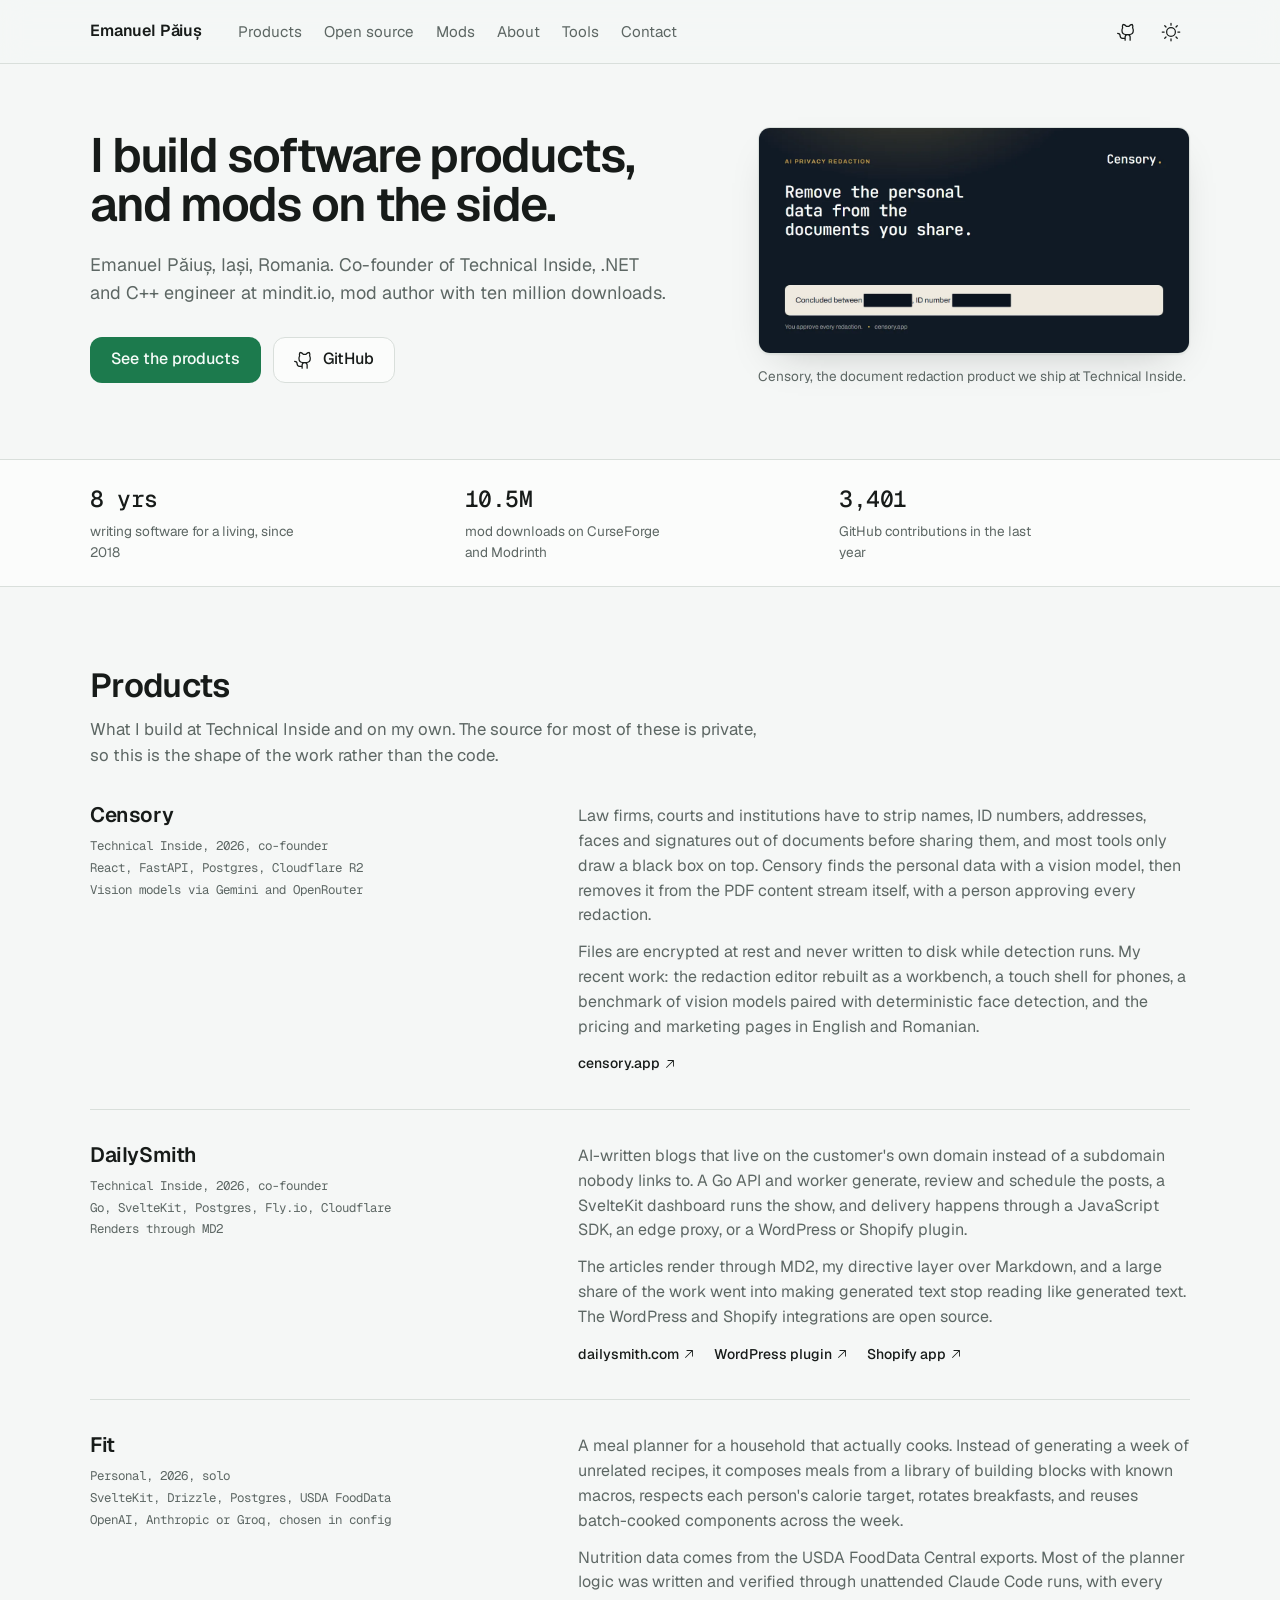
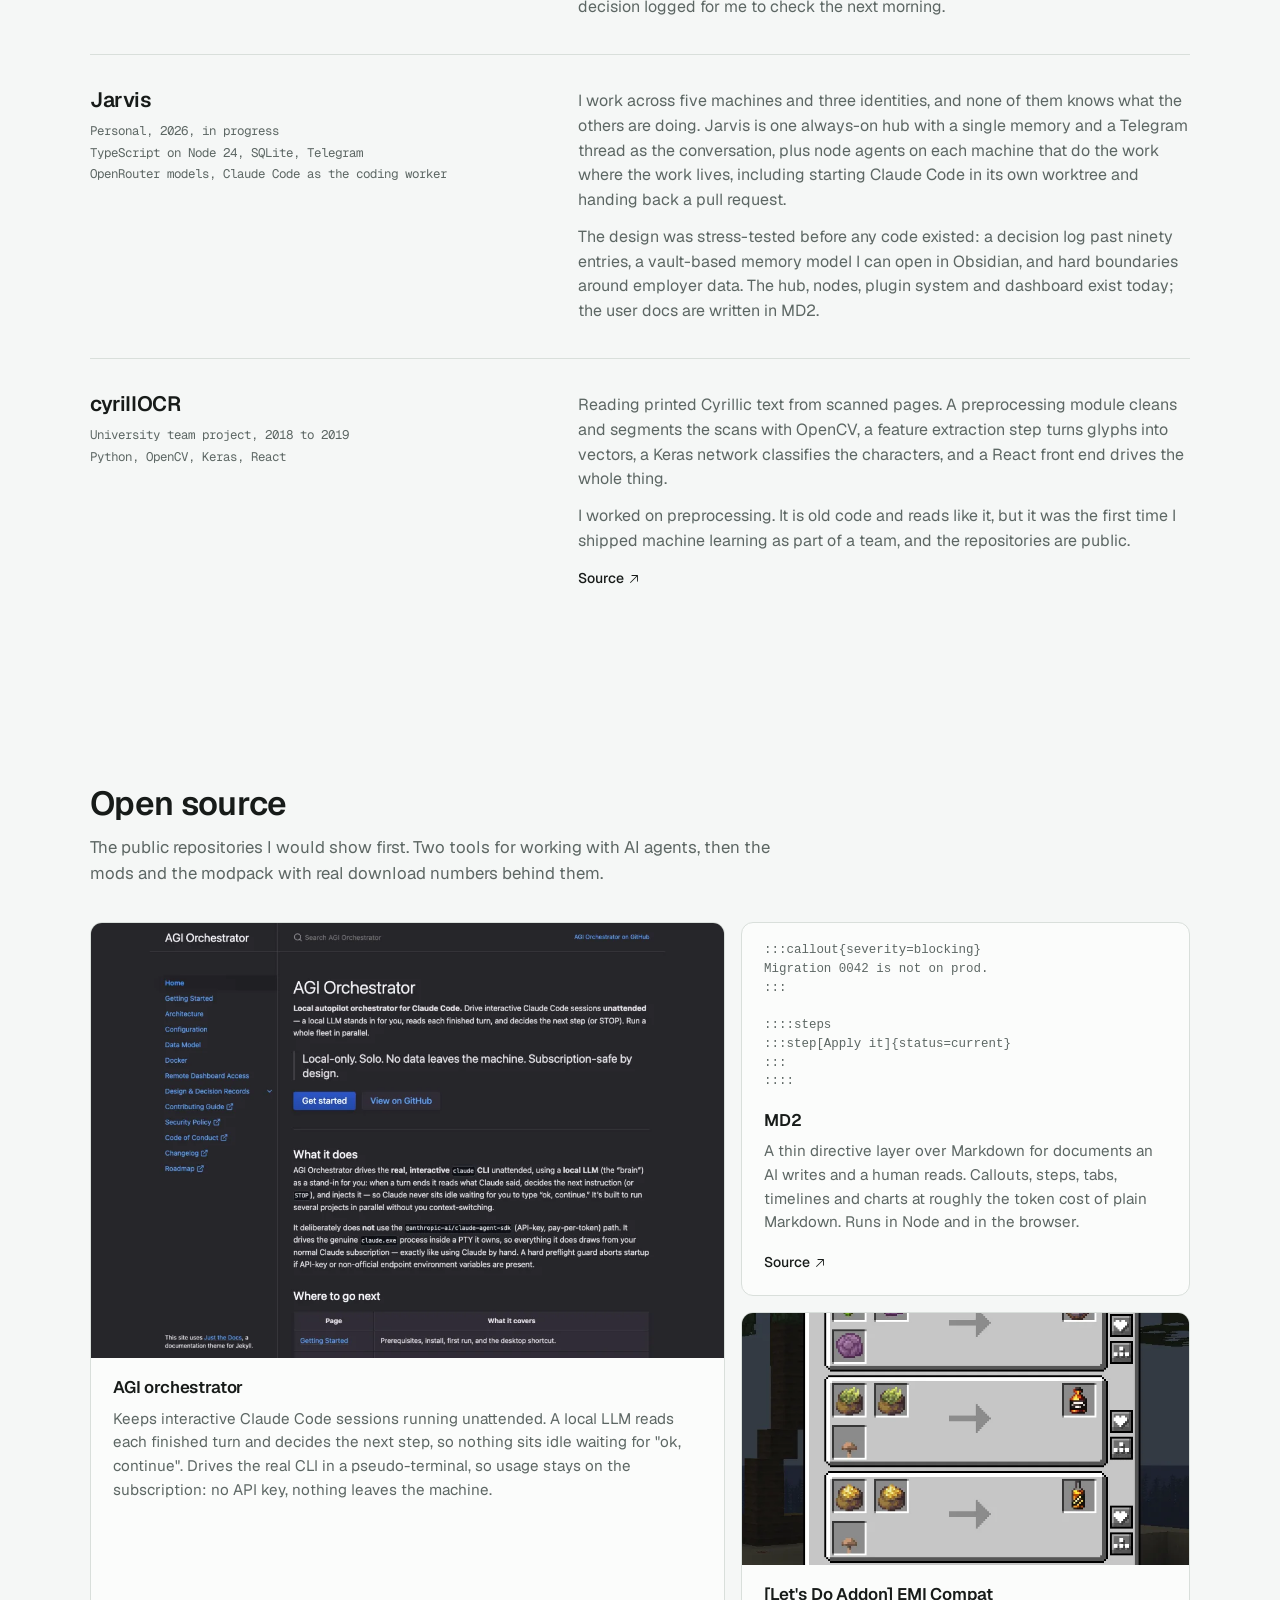
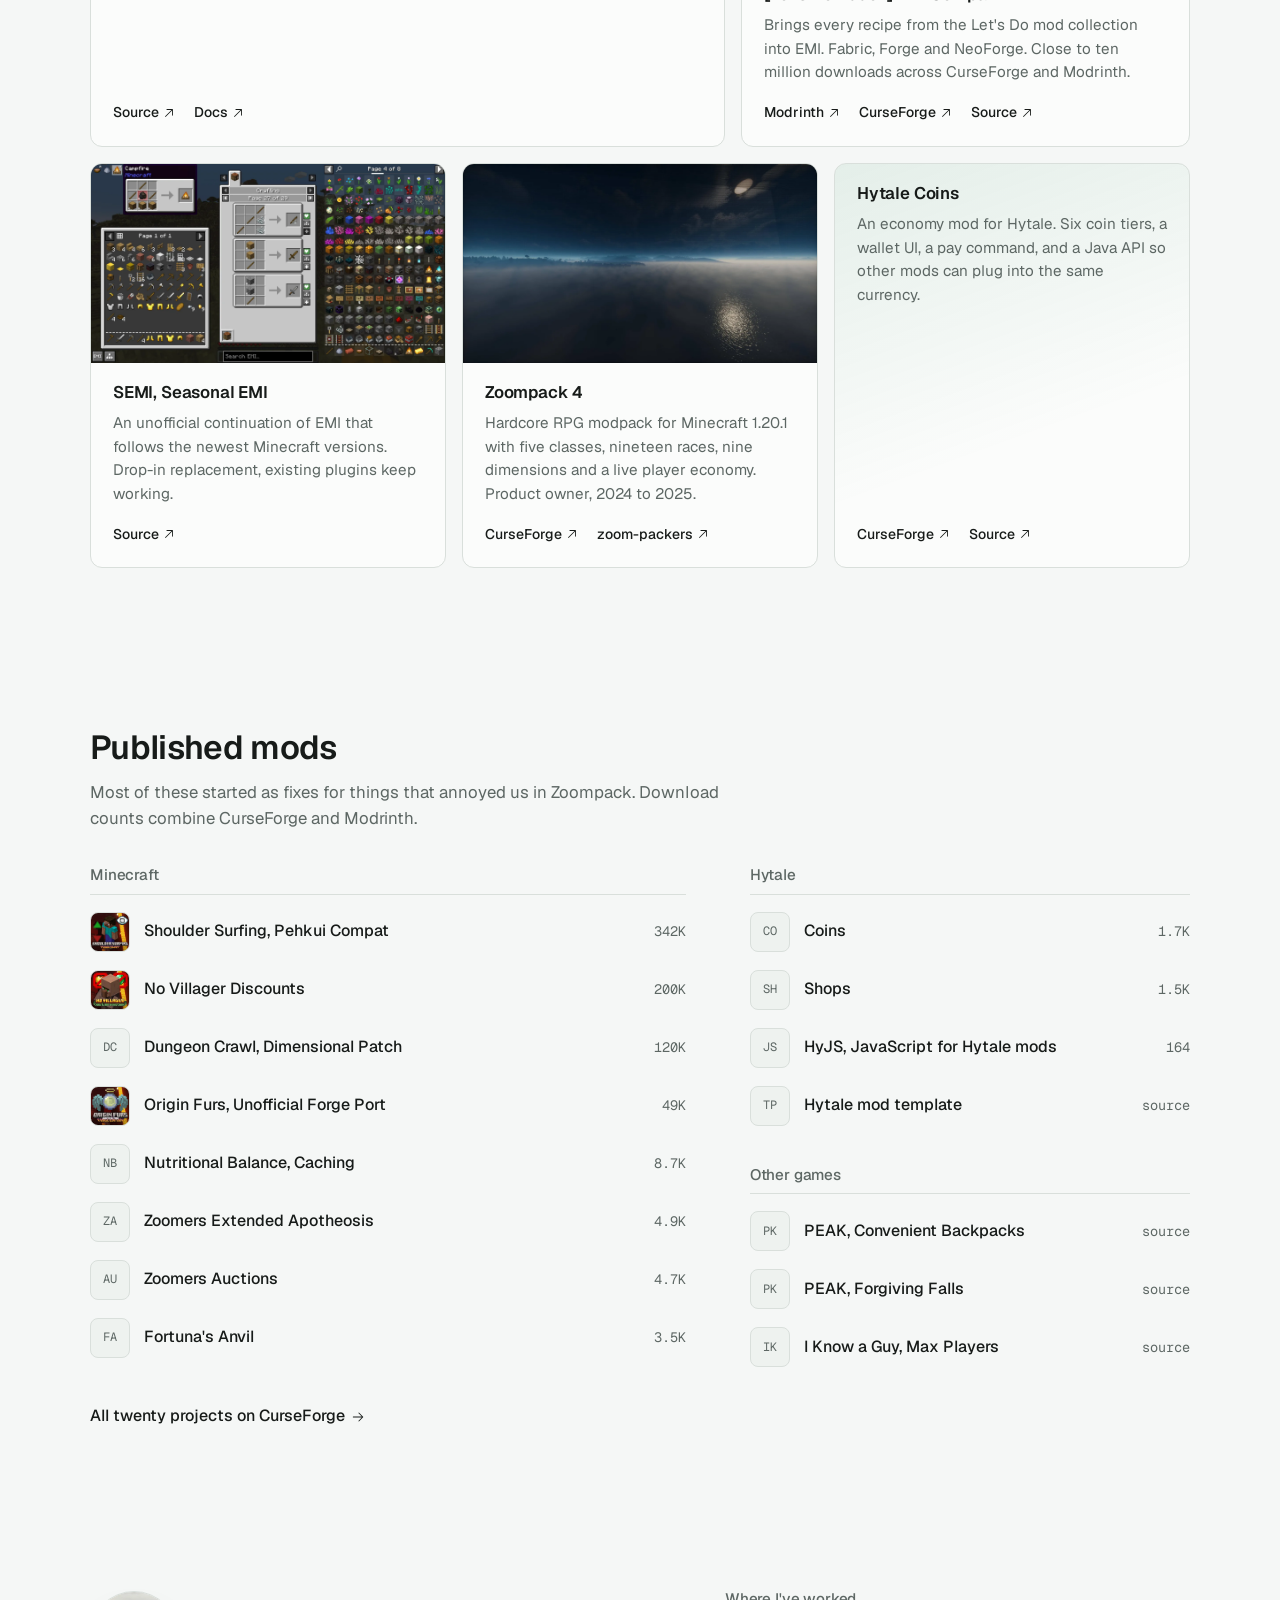
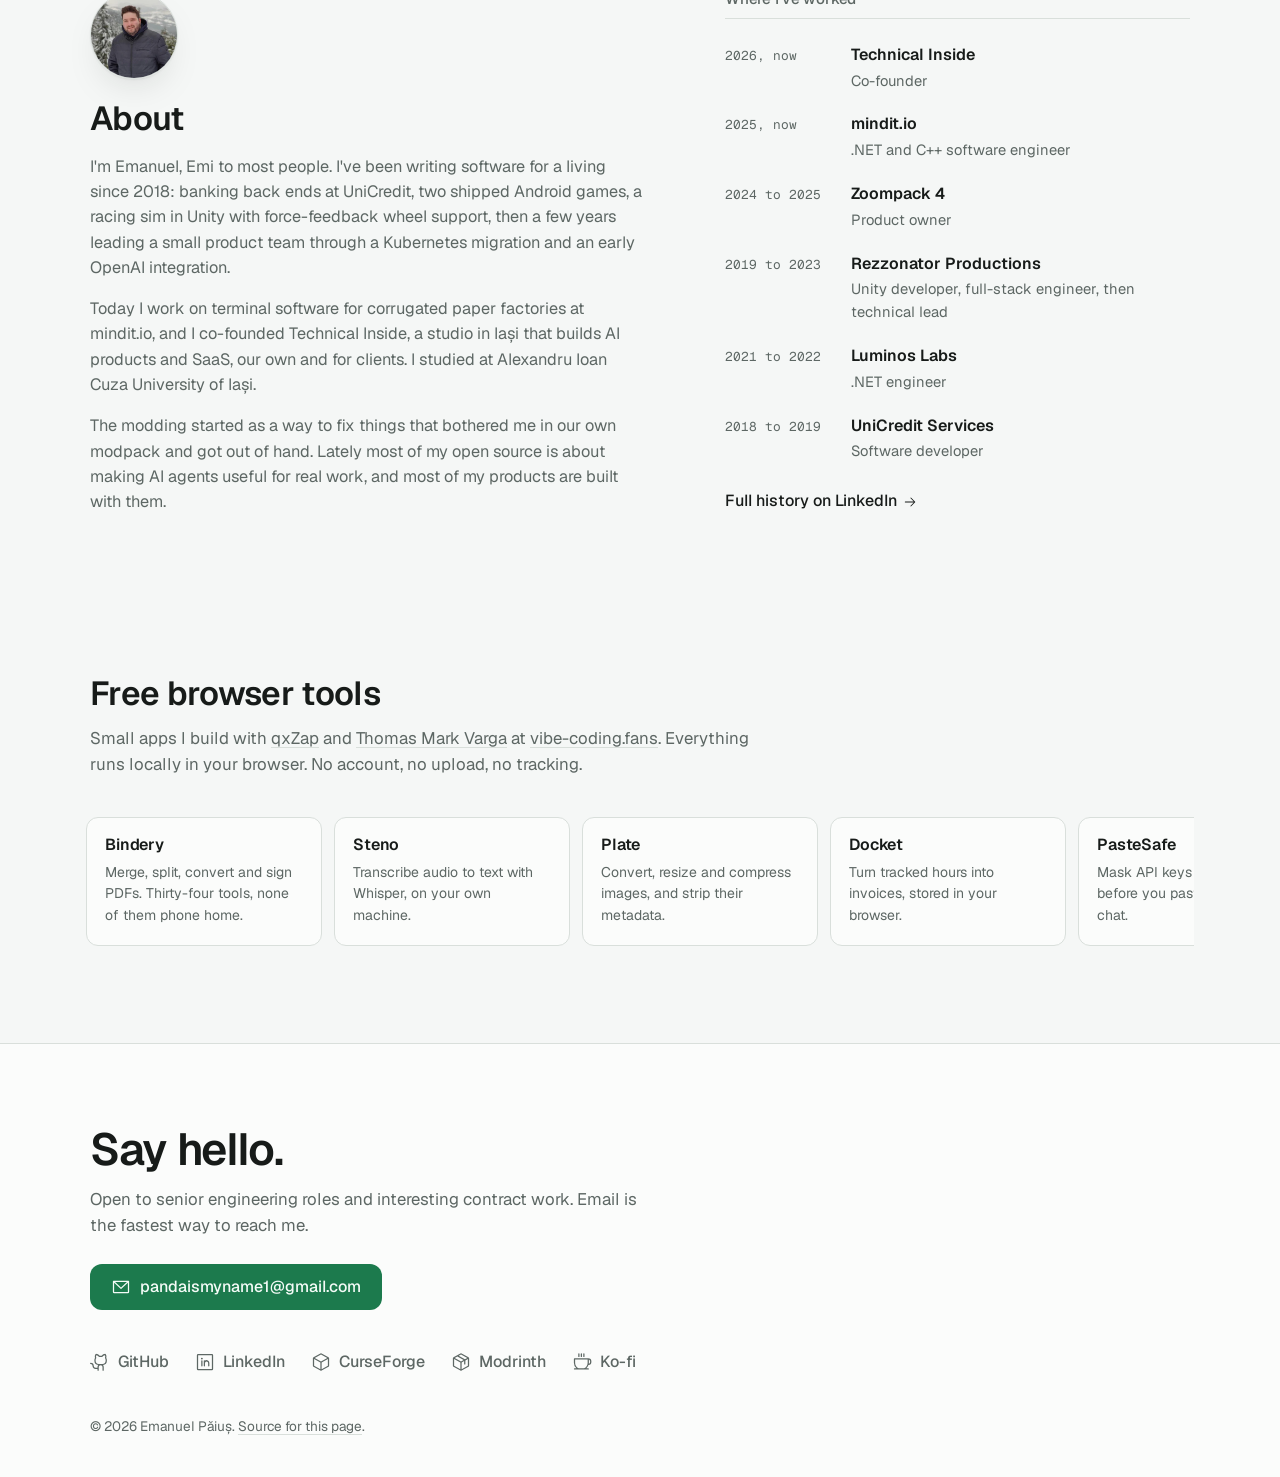
==== commit 9882b6b7: "Rebalance toward engineering: Products section, new hero, mods further down Adds short case studies " ====
--- a/index.html
+++ b/index.html
@@ -4,7 +4,7 @@
 <meta charset="utf-8">
 <meta name="viewport" content="width=device-width, initial-scale=1">
 <title>Emanuel Păiuș</title>
-<meta name="description" content="Emanuel Păiuș, software engineer in Iași, Romania. Co-founder of Technical Inside, .NET and C++ engineer at mindit.io, and the author of Minecraft mods with more than ten million downloads.">
+<meta name="description" content="Emanuel Păiuș, software engineer in Iași, Romania. Co-founder of Technical Inside, where we build Censory and DailySmith, .NET and C++ engineer at mindit.io, and the author of Minecraft mods with more than ten million downloads.">
 <link rel="canonical" href="https://pandaismyname1.github.io/">
 <meta name="color-scheme" content="light dark">
 <meta name="theme-color" media="(prefers-color-scheme: light)" content="#f5f7f6">
@@ -76,7 +76,8 @@
   <div class="wrap nav-row">
     <a class="brand" href="#top">Emanuel Păiuș</a>
     <nav class="nav-links" aria-label="Sections">
-      <a href="#work">Work</a>
+      <a href="#products">Products</a>
+      <a href="#open-source">Open source</a>
       <a href="#mods">Mods</a>
       <a href="#about">About</a>
       <a href="#tools">Tools</a>
@@ -98,10 +99,10 @@
 
 <section class="hero wrap" id="top">
   <div class="hero-copy">
-    <h1>Software engineer by day, mod author by night.</h1>
-    <p class="lede">Emanuel Păiuș, Iași, Romania. Co-founder at Technical Inside, engineer at mindit.io, and ten million mod downloads on the side.</p>
+    <h1>I build software products, and mods on the side.</h1>
+    <p class="lede">Emanuel Păiuș, Iași, Romania. Co-founder of Technical Inside, .NET and C++ engineer at mindit.io, mod author with ten million downloads.</p>
     <div class="cta-row">
-      <a class="btn btn-primary" href="#work">See the work</a>
+      <a class="btn btn-primary" href="#products">See the products</a>
       <a class="btn btn-ghost" href="https://github.com/Pandaismyname1">
         <svg class="ic" aria-hidden="true"><use href="#i-github-logo"/></svg>
         GitHub
@@ -109,69 +110,125 @@
     </div>
   </div>
   <figure class="hero-figure">
-    <img src="assets/img/urp-clouds.webp" width="1400" height="788" alt="Volumetric clouds rendered over a flat landscape in Unity" fetchpriority="high">
-    <figcaption>Sebastian Lague's volumetric clouds, ported to Unity's Universal Render Pipeline.</figcaption>
+    <img src="assets/img/censory.webp" width="1200" height="630" alt="Censory: redact personal data from PDFs and images" fetchpriority="high">
+    <figcaption>Censory, the document redaction product we ship at Technical Inside.</figcaption>
   </figure>
 </section>
 
 <section class="numbers-band">
   <div class="wrap numbers">
+    <div class="num"><span class="n">8 yrs</span><span class="l">writing software for a living, since 2018</span></div>
     <div class="num"><span class="n">10.5M</span><span class="l">mod downloads on CurseForge and Modrinth</span></div>
-    <div class="num"><span class="n">20</span><span class="l">published projects on CurseForge</span></div>
     <div class="num"><span class="n">3,401</span><span class="l">GitHub contributions in the last year</span></div>
-    <div class="num"><span class="n">12 yrs</span><span class="l">on GitHub, since 2014</span></div>
-  </div>
-</section>
-
-<section class="section wrap" id="work" data-reveal>
+  </div>
+</section>
+
+<section class="section wrap" id="products" data-reveal>
   <div class="section-head">
-    <h2>Selected work</h2>
-    <p class="sub">The projects I would show someone first. Mods with real download numbers, a modpack I ran as product owner, and two tools for working with AI agents.</p>
+    <h2>Products</h2>
+    <p class="sub">What I build at Technical Inside and on my own. The source for most of these is private, so this is the shape of the work rather than the code.</p>
+  </div>
+
+  <div class="cases">
+    <article class="case">
+      <div class="case-head">
+        <h3>Censory</h3>
+        <div class="case-meta">
+          <span>Technical Inside, 2026, co-founder</span>
+          <span>React, FastAPI, Postgres, Cloudflare R2</span>
+          <span>Vision models via Gemini and OpenRouter</span>
+        </div>
+      </div>
+      <div class="case-body">
+        <p>Law firms, courts and institutions have to strip names, ID numbers, addresses, faces and signatures out of documents before sharing them, and most tools only draw a black box on top. Censory finds the personal data with a vision model, then removes it from the PDF content stream itself, with a person approving every redaction.</p>
+        <p>Files are encrypted at rest and never written to disk while detection runs. My recent work: the redaction editor rebuilt as a workbench, a touch shell for phones, a benchmark of vision models paired with deterministic face detection, and the pricing and marketing pages in English and Romanian.</p>
+        <div class="links">
+          <a href="https://censory.app">censory.app<svg class="ic ic-s" aria-hidden="true"><use href="#i-arrow-up-right"/></svg></a>
+        </div>
+      </div>
+    </article>
+
+    <article class="case">
+      <div class="case-head">
+        <h3>DailySmith</h3>
+        <div class="case-meta">
+          <span>Technical Inside, 2026, co-founder</span>
+          <span>Go, SvelteKit, Postgres, Fly.io, Cloudflare</span>
+          <span>Renders through MD2</span>
+        </div>
+      </div>
+      <div class="case-body">
+        <p>AI-written blogs that live on the customer's own domain instead of a subdomain nobody links to. A Go API and worker generate, review and schedule the posts, a SvelteKit dashboard runs the show, and delivery happens through a JavaScript SDK, an edge proxy, or a WordPress or Shopify plugin.</p>
+        <p>The articles render through MD2, my directive layer over Markdown, and a large share of the work went into making generated text stop reading like generated text. The WordPress and Shopify integrations are open source.</p>
+        <div class="links">
+          <a href="https://dailysmith.com">dailysmith.com<svg class="ic ic-s" aria-hidden="true"><use href="#i-arrow-up-right"/></svg></a>
+          <a href="https://github.com/TechnicalInsideTI/dailysmith-wordpress-plugin">WordPress plugin<svg class="ic ic-s" aria-hidden="true"><use href="#i-arrow-up-right"/></svg></a>
+          <a href="https://github.com/TechnicalInsideTI/dailysmith-shopify-app">Shopify app<svg class="ic ic-s" aria-hidden="true"><use href="#i-arrow-up-right"/></svg></a>
+        </div>
+      </div>
+    </article>
+
+    <article class="case">
+      <div class="case-head">
+        <h3>Fit</h3>
+        <div class="case-meta">
+          <span>Personal, 2026, solo</span>
+          <span>SvelteKit, Drizzle, Postgres, USDA FoodData</span>
+          <span>OpenAI, Anthropic or Groq, chosen in config</span>
+        </div>
+      </div>
+      <div class="case-body">
+        <p>A meal planner for a household that actually cooks. Instead of generating a week of unrelated recipes, it composes meals from a library of building blocks with known macros, respects each person's calorie target, rotates breakfasts, and reuses batch-cooked components across the week.</p>
+        <p>Nutrition data comes from the USDA FoodData Central exports. Most of the planner logic was written and verified through unattended Claude Code runs, with every decision logged for me to check the next morning.</p>
+      </div>
+    </article>
+
+    <article class="case">
+      <div class="case-head">
+        <h3>Jarvis</h3>
+        <div class="case-meta">
+          <span>Personal, 2026, in progress</span>
+          <span>TypeScript on Node 24, SQLite, Telegram</span>
+          <span>OpenRouter models, Claude Code as the coding worker</span>
+        </div>
+      </div>
+      <div class="case-body">
+        <p>I work across five machines and three identities, and none of them knows what the others are doing. Jarvis is one always-on hub with a single memory and a Telegram thread as the conversation, plus node agents on each machine that do the work where the work lives, including starting Claude Code in its own worktree and handing back a pull request.</p>
+        <p>The design was stress-tested before any code existed: a decision log past ninety entries, a vault-based memory model I can open in Obsidian, and hard boundaries around employer data. The hub, nodes, plugin system and dashboard exist today; the user docs are written in MD2.</p>
+      </div>
+    </article>
+
+    <article class="case">
+      <div class="case-head">
+        <h3>cyrillOCR</h3>
+        <div class="case-meta">
+          <span>University team project, 2018 to 2019</span>
+          <span>Python, OpenCV, Keras, React</span>
+        </div>
+      </div>
+      <div class="case-body">
+        <p>Reading printed Cyrillic text from scanned pages. A preprocessing module cleans and segments the scans with OpenCV, a feature extraction step turns glyphs into vectors, a Keras network classifies the characters, and a React front end drives the whole thing.</p>
+        <p>I worked on preprocessing. It is old code and reads like it, but it was the first time I shipped machine learning as part of a team, and the repositories are public.</p>
+        <div class="links">
+          <a href="https://github.com/cyrillOCR">Source<svg class="ic ic-s" aria-hidden="true"><use href="#i-arrow-up-right"/></svg></a>
+        </div>
+      </div>
+    </article>
+  </div>
+</section>
+
+<section class="section wrap" id="open-source" data-reveal>
+  <div class="section-head">
+    <h2>Open source</h2>
+    <p class="sub">The public repositories I would show first. Two tools for working with AI agents, then the mods and the modpack with real download numbers behind them.</p>
   </div>
 
   <div class="bento">
     <article class="cell cell-a cell-img">
-      <img src="assets/img/letsdo-emi-compat.webp" width="700" height="957" alt="EMI recipe viewer showing a Let's Do Bakery recipe" loading="lazy">
-      <div class="cell-body">
-        <h3><a href="https://modrinth.com/mod/lets-do-emi-compat">[Let's Do Addon] EMI Compat</a></h3>
-        <p>Brings every recipe from the Let's Do mod collection into EMI, the item and recipe viewer. Fabric, Forge and NeoForge. Close to ten million downloads across CurseForge and Modrinth.</p>
-        <div class="links">
-          <a href="https://modrinth.com/mod/lets-do-emi-compat">Modrinth<svg class="ic ic-s" aria-hidden="true"><use href="#i-arrow-up-right"/></svg></a>
-          <a href="https://www.curseforge.com/minecraft/mc-mods/lets-do-emi-compat">CurseForge<svg class="ic ic-s" aria-hidden="true"><use href="#i-arrow-up-right"/></svg></a>
-          <a href="https://github.com/Pandaismyname1/Let-s-Do-EMI-Compat">Source<svg class="ic ic-s" aria-hidden="true"><use href="#i-arrow-up-right"/></svg></a>
-        </div>
-      </div>
-    </article>
-
-    <article class="cell cell-b cell-img">
-      <img src="assets/img/zoompack-dimensions.webp" width="1600" height="900" alt="A Zoompack 4 landscape with towering trees and a distant fortress" loading="lazy">
-      <div class="cell-body">
-        <h3><a href="https://www.curseforge.com/minecraft/modpacks/zoompack-4">Zoompack 4</a></h3>
-        <p>Hardcore RPG modpack for Minecraft 1.20.1 with five classes, nineteen races, nine dimensions and a live player economy. Product owner from 2024 to 2025.</p>
-        <div class="links">
-          <a href="https://www.curseforge.com/minecraft/modpacks/zoompack-4">CurseForge<svg class="ic ic-s" aria-hidden="true"><use href="#i-arrow-up-right"/></svg></a>
-          <a href="https://www.zoompack.dev">zoompack.dev<svg class="ic ic-s" aria-hidden="true"><use href="#i-arrow-up-right"/></svg></a>
-          <a href="https://github.com/zoom-packers">zoom-packers<svg class="ic ic-s" aria-hidden="true"><use href="#i-arrow-up-right"/></svg></a>
-        </div>
-      </div>
-    </article>
-
-    <article class="cell cell-c cell-img">
-      <img src="assets/img/semi-emi.webp" width="1600" height="900" alt="The EMI recipe viewer interface inside a Minecraft inventory" loading="lazy">
-      <div class="cell-body">
-        <h3><a href="https://github.com/Pandaismyname1/SEMI">SEMI, Seasonal EMI</a></h3>
-        <p>An unofficial continuation of EMI that follows the newest Minecraft versions. Drop-in replacement, existing EMI plugins keep working.</p>
-        <div class="links">
-          <a href="https://github.com/Pandaismyname1/SEMI">Source<svg class="ic ic-s" aria-hidden="true"><use href="#i-arrow-up-right"/></svg></a>
-          <a href="https://github.com/Pandaismyname1/SEMI/releases">Releases<svg class="ic ic-s" aria-hidden="true"><use href="#i-arrow-up-right"/></svg></a>
-        </div>
-      </div>
-    </article>
-
-    <article class="cell cell-d cell-tint">
+      <img src="assets/img/agi-docs.webp" width="1440" height="900" alt="The AGI orchestrator documentation site" loading="lazy">
       <div class="cell-body">
         <h3><a href="https://github.com/Pandaismyname1/agi-orchestrator">AGI orchestrator</a></h3>
-        <p>Keeps interactive Claude Code sessions running unattended. A local LLM reads each finished turn and decides the next step, so nothing sits idle waiting for "ok, continue". No API key, nothing leaves the machine.</p>
+        <p>Keeps interactive Claude Code sessions running unattended. A local LLM reads each finished turn and decides the next step, so nothing sits idle waiting for "ok, continue". Drives the real CLI in a pseudo-terminal, so usage stays on the subscription: no API key, nothing leaves the machine.</p>
         <div class="links">
           <a href="https://github.com/Pandaismyname1/agi-orchestrator">Source<svg class="ic ic-s" aria-hidden="true"><use href="#i-arrow-up-right"/></svg></a>
           <a href="https://pandaismyname1.github.io/agi-orchestrator/">Docs<svg class="ic ic-s" aria-hidden="true"><use href="#i-arrow-up-right"/></svg></a>
@@ -179,7 +236,7 @@
       </div>
     </article>
 
-    <article class="cell cell-e cell-code">
+    <article class="cell cell-b cell-code">
       <pre aria-hidden="true"><code>:::callout{severity=blocking}
 Migration 0042 is not on prod.
 :::
@@ -190,14 +247,50 @@
 ::::</code></pre>
       <div class="cell-body">
         <h3><a href="https://github.com/Pandaismyname1/markus-md2">MD2</a></h3>
-        <p>A thin directive layer over Markdown for documents an AI writes and a human reads. Callouts, steps, tabs, timelines and charts at roughly the token cost of plain Markdown.</p>
+        <p>A thin directive layer over Markdown for documents an AI writes and a human reads. Callouts, steps, tabs, timelines and charts at roughly the token cost of plain Markdown. Runs in Node and in the browser.</p>
         <div class="links">
           <a href="https://github.com/Pandaismyname1/markus-md2">Source<svg class="ic ic-s" aria-hidden="true"><use href="#i-arrow-up-right"/></svg></a>
         </div>
       </div>
     </article>
 
-    <article class="cell cell-f cell-tint-2">
+    <article class="cell cell-c cell-img">
+      <img src="assets/img/letsdo-emi-compat.webp" width="700" height="957" alt="EMI recipe viewer showing a Let's Do Bakery recipe" loading="lazy">
+      <div class="cell-body">
+        <h3><a href="https://modrinth.com/mod/lets-do-emi-compat">[Let's Do Addon] EMI Compat</a></h3>
+        <p>Brings every recipe from the Let's Do mod collection into EMI. Fabric, Forge and NeoForge. Close to ten million downloads across CurseForge and Modrinth.</p>
+        <div class="links">
+          <a href="https://modrinth.com/mod/lets-do-emi-compat">Modrinth<svg class="ic ic-s" aria-hidden="true"><use href="#i-arrow-up-right"/></svg></a>
+          <a href="https://www.curseforge.com/minecraft/mc-mods/lets-do-emi-compat">CurseForge<svg class="ic ic-s" aria-hidden="true"><use href="#i-arrow-up-right"/></svg></a>
+          <a href="https://github.com/Pandaismyname1/Let-s-Do-EMI-Compat">Source<svg class="ic ic-s" aria-hidden="true"><use href="#i-arrow-up-right"/></svg></a>
+        </div>
+      </div>
+    </article>
+
+    <article class="cell cell-d cell-img">
+      <img src="assets/img/semi-emi.webp" width="1600" height="900" alt="The EMI recipe viewer interface inside a Minecraft inventory" loading="lazy">
+      <div class="cell-body">
+        <h3><a href="https://github.com/Pandaismyname1/SEMI">SEMI, Seasonal EMI</a></h3>
+        <p>An unofficial continuation of EMI that follows the newest Minecraft versions. Drop-in replacement, existing plugins keep working.</p>
+        <div class="links">
+          <a href="https://github.com/Pandaismyname1/SEMI">Source<svg class="ic ic-s" aria-hidden="true"><use href="#i-arrow-up-right"/></svg></a>
+        </div>
+      </div>
+    </article>
+
+    <article class="cell cell-e cell-img">
+      <img src="assets/img/zoompack-dimensions.webp" width="1600" height="900" alt="A Zoompack 4 landscape with towering trees and a distant fortress" loading="lazy">
+      <div class="cell-body">
+        <h3><a href="https://www.curseforge.com/minecraft/modpacks/zoompack-4">Zoompack 4</a></h3>
+        <p>Hardcore RPG modpack for Minecraft 1.20.1 with five classes, nineteen races, nine dimensions and a live player economy. Product owner, 2024 to 2025.</p>
+        <div class="links">
+          <a href="https://www.curseforge.com/minecraft/modpacks/zoompack-4">CurseForge<svg class="ic ic-s" aria-hidden="true"><use href="#i-arrow-up-right"/></svg></a>
+          <a href="https://github.com/zoom-packers">zoom-packers<svg class="ic ic-s" aria-hidden="true"><use href="#i-arrow-up-right"/></svg></a>
+        </div>
+      </div>
+    </article>
+
+    <article class="cell cell-f cell-tint">
       <div class="cell-body">
         <h3><a href="https://github.com/Pandaismyname1/Hytale-Coins">Hytale Coins</a></h3>
         <p>An economy mod for Hytale. Six coin tiers, a wallet UI, a pay command, and a Java API so other mods can plug into the same currency.</p>
@@ -316,8 +409,8 @@
       <img class="avatar" src="assets/img/avatar.webp" width="320" height="320" alt="Emanuel Păiuș" loading="lazy">
       <h2>About</h2>
       <p>I'm Emanuel, Emi to most people. I've been writing software for a living since 2018: banking back ends at UniCredit, two shipped Android games, a racing sim in Unity with force-feedback wheel support, then a few years leading a small product team through a Kubernetes migration and an early OpenAI integration.</p>
-      <p>Today I work on terminal software for corrugated paper factories at mindit.io, and I co-founded Technical Inside, a studio in Iași that builds AI products and SaaS for clients. I studied at Alexandru Ioan Cuza University of Iași.</p>
-      <p>The modding started as a way to fix things that bothered me in our own modpack. It got out of hand. Twenty published projects later, the EMI compat addon alone is close to ten million downloads. Lately most of my open source is about making AI agents useful for real work.</p>
+      <p>Today I work on terminal software for corrugated paper factories at mindit.io, and I co-founded Technical Inside, a studio in Iași that builds AI products and SaaS, our own and for clients. I studied at Alexandru Ioan Cuza University of Iași.</p>
+      <p>The modding started as a way to fix things that bothered me in our own modpack and got out of hand. Lately most of my open source is about making AI agents useful for real work, and most of my products are built with them.</p>
     </div>
 
     <div class="roles">
--- a/assets/styles.css
+++ b/assets/styles.css
@@ -134,10 +134,10 @@
   padding-bottom: clamp(56px, 8vh, 96px);
 }
 .hero h1 {
-  font-size: clamp(2.2rem, 4.4vw, 3.3rem);
+  font-size: clamp(2.2rem, 4vw, 3rem);
   letter-spacing: -0.035em;
   line-height: 1.02;
-  max-width: 14ch;
+  max-width: 24ch;
 }
 .lede { margin-top: 22px; font-size: 1.125rem; color: var(--muted); max-width: 48ch; }
 .cta-row { display: flex; flex-wrap: wrap; gap: 12px; margin-top: 30px; }
@@ -155,17 +155,17 @@
 
 .hero-figure { margin: 0; }
 .hero-figure img {
-  width: 100%; aspect-ratio: 16 / 10; object-fit: cover;
+  width: 100%; aspect-ratio: 40 / 21; object-fit: cover;
   border-radius: var(--r); box-shadow: var(--shadow); border: 1px solid var(--line);
 }
 .hero-figure figcaption { margin-top: 12px; font-size: 0.85rem; color: var(--muted); }
 
 /* Numbers band */
 .numbers-band { border-top: 1px solid var(--line); border-bottom: 1px solid var(--line); background: var(--surface); }
-.numbers { display: grid; grid-template-columns: repeat(4, 1fr); gap: 24px; padding-block: 32px; }
+.numbers { display: grid; grid-template-columns: repeat(3, 1fr); gap: 24px; padding-block: 22px; }
 .num { display: flex; flex-direction: column; gap: 4px; }
-.num .n { font-family: var(--mono); font-size: clamp(1.6rem, 2.4vw, 2.1rem); font-weight: 500; letter-spacing: -0.02em; font-variant-numeric: tabular-nums; }
-.num .l { font-size: 0.875rem; color: var(--muted); max-width: 22ch; }
+.num .n { font-family: var(--mono); font-size: clamp(1.25rem, 1.8vw, 1.6rem); font-weight: 500; letter-spacing: -0.02em; font-variant-numeric: tabular-nums; }
+.num .l { font-size: 0.85rem; color: var(--muted); max-width: 24ch; }
 
 /* Sections */
 .section { padding-block: clamp(64px, 9vh, 104px); }
@@ -173,6 +173,16 @@
 .section-head .sub, .footer .sub { margin-top: 12px; color: var(--muted); font-size: 1.05rem; }
 .section-head .sub a { text-decoration: underline; text-underline-offset: 3px; text-decoration-color: var(--line); }
 .section-head .sub a:hover { text-decoration-color: var(--accent); }
+
+/* Case studies */
+.cases { display: flex; flex-direction: column; }
+.case { display: grid; grid-template-columns: 5fr 7fr; gap: clamp(20px, 4vw, 56px); padding: 34px 0; border-top: 1px solid var(--line); }
+.case:first-child { border-top: 0; padding-top: 0; }
+.case-head h3 { font-size: 1.3rem; letter-spacing: -0.02em; }
+.case-meta { margin-top: 10px; display: flex; flex-direction: column; gap: 3px; font-family: var(--mono); font-size: 0.78rem; color: var(--muted); line-height: 1.5; }
+.case-body { display: flex; flex-direction: column; gap: 12px; }
+.case-body p { color: var(--muted); font-size: 1rem; max-width: 62ch; }
+.case-body .links { margin-top: 2px; padding-top: 0; }
 
 /* Bento */
 .bento {
@@ -287,6 +297,7 @@
   .cell-a img { aspect-ratio: 16 / 9; }
   .mods { grid-template-columns: 1fr; }
   .about { grid-template-columns: 1fr; }
+  .case { grid-template-columns: 1fr; gap: 14px; padding: 28px 0; }
 }
 @media (max-width: 720px) {
   .nav-links { display: none; }
@@ -297,7 +308,9 @@
   .role { grid-template-columns: 96px 1fr; }
   .footer .btn { max-width: 100%; }
 }
+@media (max-width: 560px) {
+  .numbers { grid-template-columns: 1fr; gap: 14px; }
+}
 @media (max-width: 420px) {
-  .numbers { grid-template-columns: 1fr; gap: 18px; }
   .footer .btn { font-size: 0.92rem; padding-inline: 14px; }
 }
